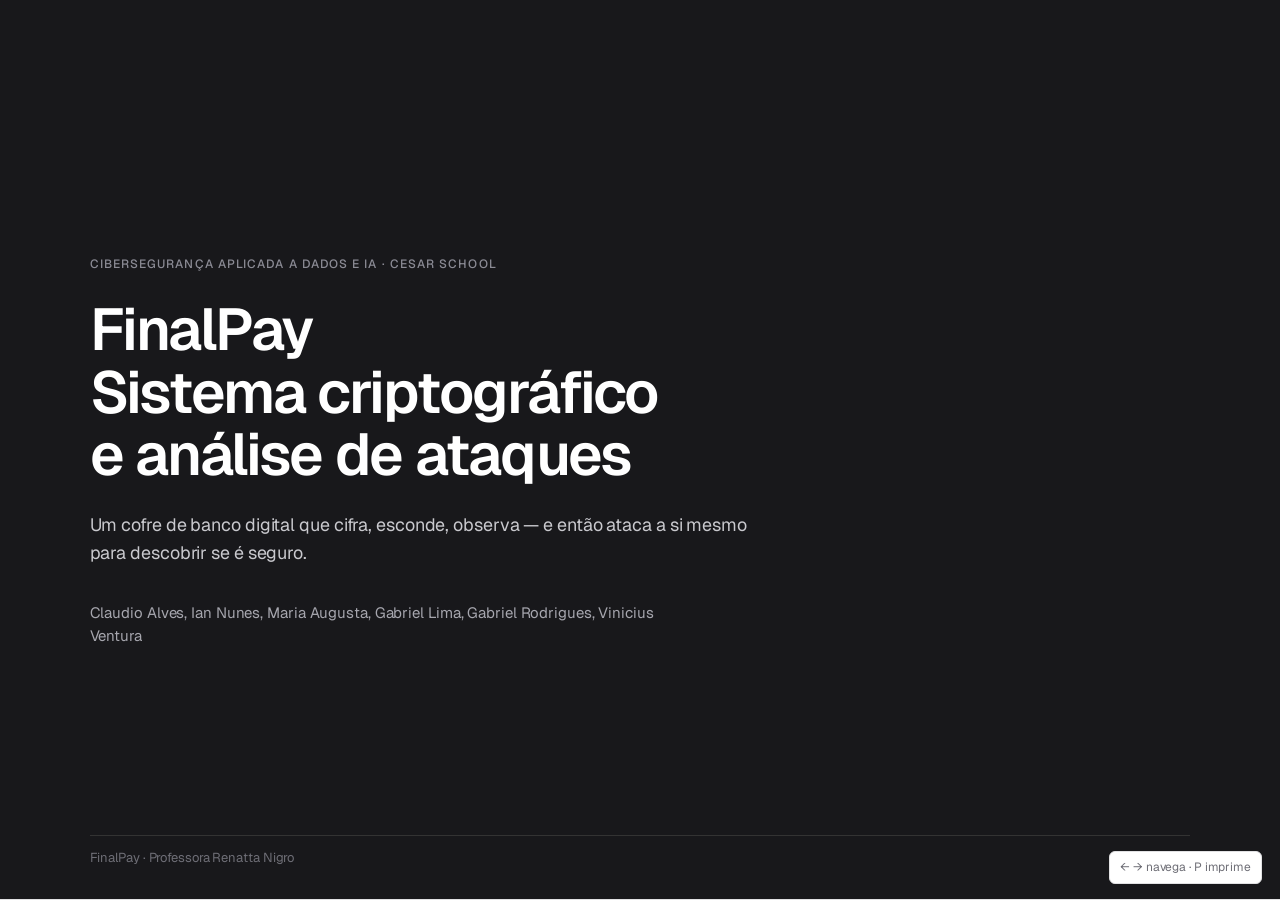
==== docs/slides/index.html @ 3ab9bee8 "FinalPay: cofre criptográfico com análise de ataques Sistema completo para o Projeto 2 de Cibersegur" ====
<!doctype html>
<html lang="pt-BR"><head><meta charset="utf-8">
<meta name="viewport" content="width=device-width, initial-scale=1">
<title>FinalPay — Apresentação</title>
<style>
@import url('https://fonts.googleapis.com/css2?family=Geist:wght@400;500;600&family=Geist+Mono:wght@400;500&display=swap');
:root{
  --gray-0:#FFFFFF; --gray-1:#FAFAFA; --gray-2:#F5F5F6; --gray-3:#EDEDEF; --gray-4:#E1E1E3;
  --gray-7:#6E6E76; --gray-8:#55555C; --ink:#18181B; --accent:#15418E; --accent-weak:#EEF2FA;
  --ok:#067647; --warn:#B54708; --crit:#B42318;
  --s1:#2056C7; --s2:#C2410C; --s3:#0D9488;
  --sans:'Geist',ui-sans-serif,system-ui,-apple-system,sans-serif;
  --mono:'Geist Mono',ui-monospace,'SF Mono',Menlo,monospace;
}
*,*::before,*::after{box-sizing:border-box}
html,body{margin:0;padding:0}
body{background:var(--gray-2);color:var(--ink);font:400 16px/1.55 var(--sans);letter-spacing:-0.006em;-webkit-font-smoothing:antialiased}
::selection{background:#CFDDF5}
.deck{scroll-snap-type:y mandatory;overflow-y:auto;height:100vh}
.slide{
  scroll-snap-align:start;position:relative;height:100vh;display:flex;flex-direction:column;
  justify-content:center;padding:6vh 7vw;background:var(--gray-0);border-bottom:1px solid var(--gray-4);
}
.slide.cover{background:var(--ink);color:var(--gray-0)}
.slide.cover .muted{color:#A6A6AE}
.num{font-family:var(--mono);font-variant-numeric:tabular-nums;letter-spacing:-0.03em}
.label{font:500 12px/1.3 var(--sans);letter-spacing:.09em;text-transform:uppercase;color:var(--gray-7)}
.slide.cover .label{color:#8B8B95}
h1{font-size:clamp(34px,4.6vw,62px);line-height:1.06;letter-spacing:-0.03em;font-weight:600;margin:0}
h2{font-size:clamp(26px,3.1vw,42px);line-height:1.12;letter-spacing:-0.028em;font-weight:600;margin:0 0 28px}
p{margin:0;max-width:62ch}
.lead{font-size:clamp(17px,1.4vw,21px);line-height:1.55;color:var(--gray-8)}
.muted{color:var(--gray-7)}
.big{font:500 clamp(40px,6vw,86px)/1 var(--mono);font-variant-numeric:tabular-nums;letter-spacing:-0.04em}
.mid{font:500 clamp(24px,2.6vw,38px)/1.05 var(--mono);font-variant-numeric:tabular-nums;letter-spacing:-0.035em}
.grid{display:grid;gap:22px}
.g2{grid-template-columns:repeat(2,minmax(0,1fr))}
.g3{grid-template-columns:repeat(3,minmax(0,1fr))}
.g4{grid-template-columns:repeat(4,minmax(0,1fr))}
.cell{border:1px solid var(--gray-4);border-radius:10px;padding:22px 24px}
.cell .label{display:block;margin-bottom:12px}
.cell .mid,.cell .big{display:block}
.cell p{margin-top:10px;font-size:15px;color:var(--gray-8)}
.strip{display:grid;grid-template-columns:repeat(4,minmax(0,1fr));border:1px solid var(--gray-4);border-radius:10px;overflow:hidden}
.strip>div{padding:22px 24px;border-left:1px solid var(--gray-3)}
.strip>div:first-child{border-left:0}
table{width:100%;border-collapse:collapse;font-size:16px}
th,td{text-align:left;padding:11px 14px;border-bottom:1px solid var(--gray-3)}
thead th{font:500 12px/1.3 var(--sans);letter-spacing:.09em;text-transform:uppercase;color:var(--gray-7);background:var(--gray-1);border-bottom:1px solid var(--gray-4)}
td.n,th.n{text-align:right;font-family:var(--mono);font-variant-numeric:tabular-nums}
tbody tr:last-child td{border-bottom:0}
.tag{display:inline-flex;align-items:center;gap:6px;height:26px;padding:0 10px;border-radius:5px;border:1px solid var(--gray-4);background:var(--gray-1);font:500 13px/1 var(--sans);color:var(--gray-8)}
.tag::before{content:"";width:6px;height:6px;border-radius:99px;background:currentColor}
.tag-ok{background:#ECFDF3;border-color:#ABEFC6;color:var(--ok)}
.tag-crit{background:#FEF3F2;border-color:#FECDCA;color:var(--crit)}
.tag-warn{background:#FFFAEB;border-color:#FEDF89;color:var(--warn)}
pre{font-family:var(--mono);font-size:clamp(13px,1.05vw,16px);line-height:1.75;background:var(--gray-1);border:1px solid var(--gray-3);border-radius:8px;padding:20px 24px;overflow:auto;margin:0}
ul{margin:0;padding-left:22px;line-height:1.75}
li{margin-bottom:8px;color:var(--gray-8)}
li b,li strong{color:var(--ink)}
.foot{position:absolute;left:7vw;right:7vw;bottom:3.4vh;display:flex;justify-content:space-between;align-items:center;font-size:13px;color:var(--gray-7);border-top:1px solid var(--gray-3);padding-top:12px}
.slide.cover .foot{border-color:#333}
.bar{display:flex;align-items:center;gap:12px}
.bar-track{flex:1;height:8px;background:var(--gray-3);border-radius:99px;overflow:hidden}
.bar-fill{height:100%;background:var(--s1);border-radius:99px}
.bar-fill.weak{background:var(--s2)}
.hint{position:fixed;right:18px;bottom:16px;z-index:5;font-size:12px;color:var(--gray-7);background:var(--gray-0);border:1px solid var(--gray-4);border-radius:6px;padding:6px 10px}
@media print{
  @page{size:A4 landscape;margin:0}
  body{background:#fff}
  .deck{height:auto;overflow:visible}
  .slide{height:100vh;page-break-after:always;border:0}
  .hint{display:none}
}
@media (max-width:820px){
  .g2,.g3,.g4,.strip{grid-template-columns:minmax(0,1fr)}
  .strip>div{border-left:0;border-top:1px solid var(--gray-3)}
  .strip>div:first-child{border-top:0}
  .slide{height:auto;min-height:100vh;padding:7vh 7vw 12vh}
}
</style></head>
<body><div class="deck"><section class="slide cover">
<div><span class="label">Cibersegurança Aplicada a Dados e IA · CESAR School</span>
<h1 style="margin:22px 0 26px">FinalPay<br>Sistema criptográfico<br>e análise de ataques</h1>
<p class="lead" style="color:#C9C9CE;max-width:56ch">Um cofre de banco digital que cifra, esconde,
observa — e então ataca a si mesmo para descobrir se é seguro.</p>
<p class="muted" style="margin-top:34px;font-size:15px">Claudio Alves, Ian Nunes, Maria Augusta, Gabriel Lima, Gabriel Rodrigues, Vinicius Ventura</p></div>
<div class="foot"><span>FinalPay · Professora Renatta Nigro</span><span class="num">01 / 15</span></div>
</section>
<section class="slide ">
<div><h2>O que foi construído</h2>
<div class="grid g2" style="gap:26px">
<div><p class="lead">Um sistema completo, em seis camadas, que protege transações de um banco
fictício. E, na mesma base de código, três ataques que tentam quebrá-lo.</p>
<p class="lead" style="margin-top:18px">Toda a cifragem roda contra <b>duas</b> versões do algoritmo:
a íntegra e uma deliberadamente enfraquecida. É a comparação entre as duas que prova de onde vem a
segurança.</p></div>
<div class="grid" style="gap:12px">
<div class="cell" style="padding:14px 18px"><span class="num" style="color:var(--accent)">1</span>&nbsp;&nbsp;Entrada de dados</div><div class="cell" style="padding:14px 18px"><span class="num" style="color:var(--accent)">2</span>&nbsp;&nbsp;Criptografia FPC-128 e AES-256</div><div class="cell" style="padding:14px 18px"><span class="num" style="color:var(--accent)">3</span>&nbsp;&nbsp;Esteganografia</div><div class="cell" style="padding:14px 18px"><span class="num" style="color:var(--accent)">4</span>&nbsp;&nbsp;Big Data</div><div class="cell" style="padding:14px 18px"><span class="num" style="color:var(--accent)">5</span>&nbsp;&nbsp;Inteligência Artificial</div><div class="cell" style="padding:14px 18px"><span class="num" style="color:var(--accent)">6</span>&nbsp;&nbsp;Dashboard de segurança</div>
</div></div></div>
<div class="foot"><span>FinalPay · Arquitetura</span><span class="num">02 / 15</span></div>
</section>
<section class="slide ">
<div><h2>FPC-128, o algoritmo autoral</h2>
<div class="grid g2" style="gap:30px">
<div><pre>AddRoundKey   estado ← estado ⊕ subchave[r]
SubBytes      estado ← S[estado]
ShiftRows     estado ← estado[π]
MixColumns    estado ← M · estado  em GF(2⁸)</pre>
<p class="lead" style="margin-top:18px">Rede de substituição-permutação. As quatro operações exigidas
no enunciado: XOR, substituição, permutação e difusão sobre blocos.</p></div>
<div><table><tbody>
<tr><td>Bloco</td><td class="n">128 bits</td></tr>
<tr><td>Chave</td><td class="n">256 bits</td></tr>
<tr><td>Rodadas</td><td class="n">14</td></tr>
<tr><td>S-box bijetiva</td><td class="n">sim</td></tr>
<tr><td>Pontos fixos</td><td class="n">0</td></tr>
<tr><td>Uniformidade diferencial</td><td class="n">4 → 2⁻⁶</td></tr>
<tr><td>Integridade</td><td class="n">HMAC-SHA256</td></tr>
</tbody></table></div></div></div>
<div class="foot"><span>FinalPay · Descrição do algoritmo</span><span class="num">03 / 15</span></div>
</section>
<section class="slide ">
<div><h2>A chave nunca é fixa</h2>
<pre style="margin-bottom:26px">senha  ──PBKDF2──▶  chave mestra  ──HKDF(nonce)──▶  chave de sessão  ──HKDF──▶  15 subchaves
         120.000 iterações      salt aleatório        nonce aleatório</pre>
<div class="grid g3">
<div class="cell"><span class="label">Mesma senha, mesma mensagem</span><span class="mid">envelopes diferentes</span></div>
<div class="cell"><span class="label">1 bit trocado na chave</span><span class="mid">49,97%</span><p>dos bits de saída mudam</p></div>
<div class="cell"><span class="label">1 bit alterado no cifrado</span><span class="mid">rejeitado</span><p>o HMAC acusa a adulteração</p></div>
</div></div>
<div class="foot"><span>FinalPay · Geração dinâmica de chaves</span><span class="num">04 / 15</span></div>
</section>
<section class="slide ">
<div><h2>Efeito avalanche</h2>
<p class="lead" style="margin-bottom:30px">Um bit alterado na entrada deve alterar metade da saída.
A difusão se completa na rodada <b>2</b>; a cifra usa <b>14</b>.</p>
<div class="grid" style="gap:18px;max-width:900px">
<div><span class="label" style="display:block;margin-bottom:8px">FPC-128 íntegro</span><div class="bar"><div class="bar-track"><div class="bar-fill" style="width:83.3%"></div></div><span class="num">49,99%</span></div></div>
<div><span class="label" style="display:block;margin-bottom:8px">AES-256 (referência)</span><div class="bar"><div class="bar-track"><div class="bar-fill" style="width:83.4%"></div></div><span class="num">50,04%</span></div></div>
<div><span class="label" style="display:block;margin-bottom:8px">14 rodadas, sem difusão</span><div class="bar"><div class="bar-track"><div class="bar-fill weak" style="width:5.2%"></div></div><span class="num">3,10%</span></div></div>
<div><span class="label" style="display:block;margin-bottom:8px">1 rodada, sem difusão</span><div class="bar"><div class="bar-track"><div class="bar-fill weak" style="width:5.3%"></div></div><span class="num">3,17%</span></div></div>
</div>
<p class="lead" style="margin-top:28px"><b>Rodadas não compensam a falta de difusão:</b>
14 rodadas sem MixColumns entregam 3,10%, praticamente o mesmo que uma só.</p></div>
<div class="foot"><span>FinalPay · Parte 4 · efeito avalanche</span><span class="num">05 / 15</span></div>
</section>
<section class="slide ">
<div><h2>A saída tem padrões?</h2>
<table><thead><tr><th>Amostra</th><th class="n">Entropia</th><th class="n">χ² (p)</th>
<th class="n">Índice de coincidência</th><th class="n">Blocos repetidos</th></tr></thead><tbody>
<tr><td>Texto claro</td><td class="n">4,3129</td>
<td class="n">0,0000</td><td class="n">0,116338</td>
<td class="n">36,11%</td></tr><tr><td>FPC-128 · CTR, 14 rodadas</td><td class="n">7,9983</td>
<td class="n">0,1091</td><td class="n">0,003907</td>
<td class="n">0,00%</td></tr><tr><td>FPC-128 · ECB, 14 rodadas</td><td class="n">7,8954</td>
<td class="n">0,0000</td><td class="n">0,004576</td>
<td class="n">36,10%</td></tr><tr><td>FPC-128 · ECB, 1 rodada, sem difusão</td><td class="n">6,6082</td>
<td class="n">0,0000</td><td class="n">0,014738</td>
<td class="n">36,11%</td></tr><tr><td>AES-256-GCM</td><td class="n">7,9984</td>
<td class="n">0,2334</td><td class="n">0,003907</td>
<td class="n">0,00%</td></tr><tr><td>/dev/urandom (controle)</td><td class="n">7,9985</td>
<td class="n">0,5087</td><td class="n">0,003906</td>
<td class="n">0,00%</td></tr>
</tbody></table>
<p class="lead" style="margin-top:26px">No modo CTR a saída é <b>indistinguível de ruído do sistema
operacional</b>. No modo ECB, 36,10% dos blocos se repetem
mesmo com 14 rodadas: <b>o modo pesa mais que as rodadas.</b></p></div>
<div class="foot"><span>FinalPay · Parte 4 · padrões na saída</span><span class="num">06 / 15</span></div>
</section>
<section class="slide ">
<div><h2>Ataque 1 — Força bruta</h2>
<div class="strip" style="margin-bottom:28px">
<div><span class="label">Taxa medida</span><span class="mid">112.222</span><p>chaves por segundo, 1 núcleo</p></div>
<div><span class="label">Espaço de chaves</span><span class="mid">2²⁵⁶</span><p>não depende das rodadas</p></div>
<div><span class="label">Com 1 milhão de GPUs</span><span class="mid">1,635×10⁵⁸ anos</span><p>1.184.637.235.925.543.575.682.883.890.923.688.407.302.649.413.632× a idade do universo</p></div>
<div><span class="label">Veredito</span><span class="mid">inviável</span><p><span class="tag tag-ok">a cifra resistiu</span></p></div>
</div>
<p class="lead">Contra a <b>senha</b>, porém, a história muda: o PBKDF2 limita o atacante a
114,2 tentativas por segundo. A senha fraca <code>banco123</code>
caiu em 0,06 s; uma senha forte de 12 caracteres levaria 6,605×10¹³ anos.
<b>O elo mais fraco é a senha, não a cifra.</b></p></div>
<div class="foot"><span>FinalPay · Parte 3 · ataques</span><span class="num">07 / 15</span></div>
</section>
<section class="slide ">
<div><h2>Ataque 2 — Diferencial</h2>
<p class="lead" style="margin-bottom:28px">Aplicamos sempre a mesma diferença na entrada e procuramos
uma diferença de saída que se repita. Numa cifra sólida, nenhuma se repete.</p>
<table><thead><tr><th>Variante</th><th class="n">Avalanche</th><th class="n">Saídas distintas</th>
<th class="n">Repetição máxima</th><th>Distinguível</th></tr></thead><tbody>
<tr><td>FPC-128 íntegro</td><td class="n">49,99%</td>
<td class="n">100,00%</td>
<td class="n">1</td>
<td><span class="tag tag-ok">não</span></td></tr>
<tr><td>1 rodada, sem difusão</td><td class="n">3,17%</td>
<td class="n">0,13%</td>
<td class="n">1.529</td>
<td><span class="tag tag-crit">sim</span></td></tr>
</tbody></table>
<p class="lead" style="margin-top:26px">A S-box tem uniformidade diferencial 4: nenhuma
característica de uma rodada passa de 2⁻⁶ de probabilidade. Ao longo de 14 rodadas, nada
explorável sobra.</p></div>
<div class="foot"><span>FinalPay · Parte 3 · ataques</span><span class="num">08 / 15</span></div>
</section>
<section class="slide ">
<div><h2>Ataque 3 — Estatístico</h2>
<p class="lead" style="margin-bottom:26px">Mensagens bancárias usam registros de largura fixa. Sem
MixColumns, cada posição do bloco continua sendo uma substituição simples — e a frequência dos bytes
entrega o texto.</p>
<pre style="margin-bottom:24px">original    TX473188 BOLETO  R$    47523.68 CT1313-1 Inter     2026-11-27 APRO
recuperado  TR686049 BEBETO  X$    15506.38 CT4015-3 SBn10     2026-11 03 RIQD</pre>
<div class="strip">
<div><span class="label">Sem difusão</span><span class="mid" style="color:var(--crit)">62,97%</span><p>do texto recuperado</p></div>
<div><span class="label">Posições expostas</span><span class="mid" style="color:var(--crit)">40/80</span><p>do registro bancário</p></div>
<div><span class="label">Com difusão</span><span class="mid" style="color:var(--ok)">3,87%</span><p>abaixo da linha de base de 31,26%</p></div>
<div><span class="label">Chave usada</span><span class="mid">nenhuma</span><p>só a frequência dos bytes</p></div>
</div></div>
<div class="foot"><span>FinalPay · Parte 3 · ataques</span><span class="num">09 / 15</span></div>
</section>
<section class="slide ">
<div><h2>Esteganografia</h2>
<div class="grid g2" style="gap:30px">
<div><p class="lead">O envelope cifrado é espalhado pelos bits menos significativos da imagem, em
posições derivadas da chave. Sem a chave, não se sabe nem onde os bits estão.</p>
<p class="lead" style="margin-top:18px">Contra o teste de qui-quadrado de Westfeld, o LSB sequencial
clássico acende <b>3 de 20</b>
segmentos. A versão chaveada acende
<b>0</b> — igual à imagem limpa.</p></div>
<div class="grid g2" style="gap:14px;align-content:start">
<div class="cell"><span class="label">PSNR</span><span class="mid">61,67 dB</span><p>acima de 40 é imperceptível</p></div>
<div class="cell"><span class="label">Desvio por canal</span><span class="mid">1</span><p>no máximo</p></div>
<div class="cell"><span class="label">Capacidade</span><span class="mid">55.286</span><p>bytes</p></div>
<div class="cell"><span class="label">Chave errada</span><span class="mid">rejeitada</span><p>CRC não confere</p></div>
</div></div></div>
<div class="foot"><span>FinalPay · Camada 3</span><span class="num">10 / 15</span></div>
</section>
<section class="slide ">
<div><h2>Big Data e Inteligência Artificial</h2>
<div class="strip" style="margin-bottom:26px">
<div><span class="label">Eventos</span><span class="mid">1.999.952</span><p>30 dias, 800 usuários</p></div>
<div><span class="label">Em Parquet</span><span class="mid">48,6 MB</span><p>24,29 B por evento</p></div>
<div><span class="label">ROC AUC</span><span class="mid">0,9969</span><p>sem usar rótulos no treino</p></div>
<div><span class="label">Ganho sobre o acaso</span><span class="mid">130,3×</span><p>precisão média</p></div>
</div>
<table><thead><tr><th>Anomalia prevista no enunciado</th><th class="n">Janelas</th>
<th class="n">Detectadas</th><th class="n">Revocação</th><th class="n">Tipo correto</th></tr></thead><tbody>
<tr><td>Adulteração de arquivo</td><td class="n">28</td>
<td class="n">28</td><td class="n">100,0%</td>
<td class="n">96,4%</td></tr><tr><td>Falhas de decifragem</td><td class="n">27</td>
<td class="n">27</td><td class="n">100,0%</td>
<td class="n">100,0%</td></tr><tr><td>Força bruta de login</td><td class="n">31</td>
<td class="n">30</td><td class="n">96,8%</td>
<td class="n">100,0%</td></tr><tr><td>Acesso atípico</td><td class="n">171</td>
<td class="n">137</td><td class="n">80,1%</td>
<td class="n">100,0%</td></tr><tr><td>Surto de eventos</td><td class="n">23</td>
<td class="n">15</td><td class="n">65,2%</td>
<td class="n">100,0%</td></tr>
</tbody></table></div>
<div class="foot"><span>FinalPay · Camadas 4 e 5</span><span class="num">11 / 15</span></div>
</section>
<section class="slide ">
<div><h2>As quatro perguntas</h2>
<div class="grid g2" style="gap:22px">
<div class="cell"><span class="label">O sistema apresenta efeito avalanche?</span>
<span style="display:block;font-size:30px;font-weight:600;letter-spacing:-.028em;margin:10px 0 10px">Sim</span>
<p>49,99% dos bits, contra 50% ideal · σ 5,686</p></div><div class="cell"><span class="label">Existem padrões na saída?</span>
<span style="display:block;font-size:30px;font-weight:600;letter-spacing:-.028em;margin:10px 0 10px">Não</span>
<p>entropia 7,9983 bits/byte · χ² p = 0,1091</p></div><div class="cell"><span class="label">Qual ataque foi mais eficaz?</span>
<span style="display:block;font-size:30px;font-weight:600;letter-spacing:-.028em;margin:10px 0 10px">Estatístico / análise de frequência</span>
<p>recuperou 62,97% do texto da variante sem difusão</p></div><div class="cell"><span class="label">O sistema é seguro?</span>
<span style="display:block;font-size:30px;font-weight:600;letter-spacing:-.028em;margin:10px 0 10px">Sim, com ressalvas</span>
<p>6 argumentos a favor, 4 ressalvas</p></div>
</div></div>
<div class="foot"><span>FinalPay · Parte 4 · respostas</span><span class="num">12 / 15</span></div>
</section>
<section class="slide ">
<div><h2>Conclusão</h2>
<ul class="lead" style="max-width:74ch">
<li><b>Difusão é o que sustenta tudo.</b> Sem MixColumns, a análise de frequência recupera
62,97% do texto e expõe 40 das
80 posições do registro. Aumentar rodadas não corrige:
14 rodadas sem difusão vazam tanto quanto uma.</li>
<li><b>O modo de operação pesa mais que o número de rodadas.</b> O ECB preservou
36,10% dos blocos repetidos com a cifra íntegra.</li>
<li><b>Força bruta é o ataque errado.</b> Inviável nas duas variantes; a superfície real é a senha,
e o PBKDF2 existe para encarecê-la.</li>
<li><b>A anomalia mais difícil é a que não quebra nada.</b> O surto de exfiltração, sem falhas, teve
revocação de 65,2%,
contra ~100% das que geram erro.</li>
</ul></div>
<div class="foot"><span>FinalPay · Conclusão</span><span class="num">13 / 15</span></div>
</section>
<section class="slide ">
<div><h2>O que isto não é</h2>
<p class="lead" style="margin-bottom:26px">O FPC-128 passou nos três ataques. Isso demonstra solidez
de projeto — <b>não</b> maturidade criptográfica.</p>
<ul class="lead" style="max-width:74ch">
<li>Cifra autoral sem análise pública: nenhuma cifra deve ir a produção sem anos de criptanálise independente. Em produção, use AES-256.</li><li>O modo ECB continua vazando estrutura mesmo com 14 rodadas: apenas o modo CTR autenticado deve ser usado.</li><li>A implementação não é de tempo constante, o que abre risco de ataque por canal lateral de temporização.</li><li>A análise aqui é empírica: não foi feita criptanálise linear nem prova formal de resistência.</li>
</ul>
<p class="lead" style="margin-top:28px">Uma cifra se torna confiável por anos de tentativa pública de
quebra, não por uma bateria de testes dos próprios autores. É por isso que a camada AES-256 existe no
sistema: <b>o FPC-128 é o objeto de estudo; o AES-256 é o que protegeria o dinheiro de verdade.</b></p></div>
<div class="foot"><span>FinalPay · Ressalvas</span><span class="num">14 / 15</span></div>
</section>
<section class="slide cover">
<div><h1 style="margin-bottom:28px">Obrigado</h1>
<p class="lead" style="color:#C9C9CE;max-width:58ch">Todos os números destes slides foram medidos pela
bateria de experimentos do próprio sistema, em 2026-11-16 22:51:00.
Nenhum valor foi digitado à mão.</p>
<pre style="background:#242428;border-color:#3A3A40;color:#D4D4D8;margin-top:30px;max-width:640px">python -m finalpay.experiments
uvicorn finalpay.api:app</pre>
<p class="muted" style="margin-top:30px;font-size:15px">Claudio Alves, Ian Nunes, Maria Augusta, Gabriel Lima, Gabriel Rodrigues, Vinicius Ventura</p></div>
<div class="foot"><span>FinalPay · FinalPay</span><span class="num">15 / 15</span></div>
</section></div>
<div class="hint">← → navega · P imprime</div>
<script>
const slides=[...document.querySelectorAll('.slide')];
const deck=document.querySelector('.deck');
let i=0;
const ir=(k)=>{i=Math.max(0,Math.min(slides.length-1,k));slides[i].scrollIntoView({behavior:'smooth'})};
addEventListener('keydown',(e)=>{
  if(['ArrowRight','ArrowDown',' ','PageDown'].includes(e.key)){e.preventDefault();ir(i+1)}
  if(['ArrowLeft','ArrowUp','PageUp'].includes(e.key)){e.preventDefault();ir(i-1)}
  if(e.key==='Home'){e.preventDefault();ir(0)}
  if(e.key==='End'){e.preventDefault();ir(slides.length-1)}
  if(e.key==='p'||e.key==='P'){print()}
});
new IntersectionObserver((es)=>es.forEach(e=>{if(e.isIntersecting)i=slides.indexOf(e.target)}),
  {threshold:0.5}).observe&&slides.forEach(s=>new IntersectionObserver((es)=>es.forEach(e=>{
    if(e.isIntersecting)i=slides.indexOf(e.target)}),{threshold:0.5}).observe(s));
</script></body></html>
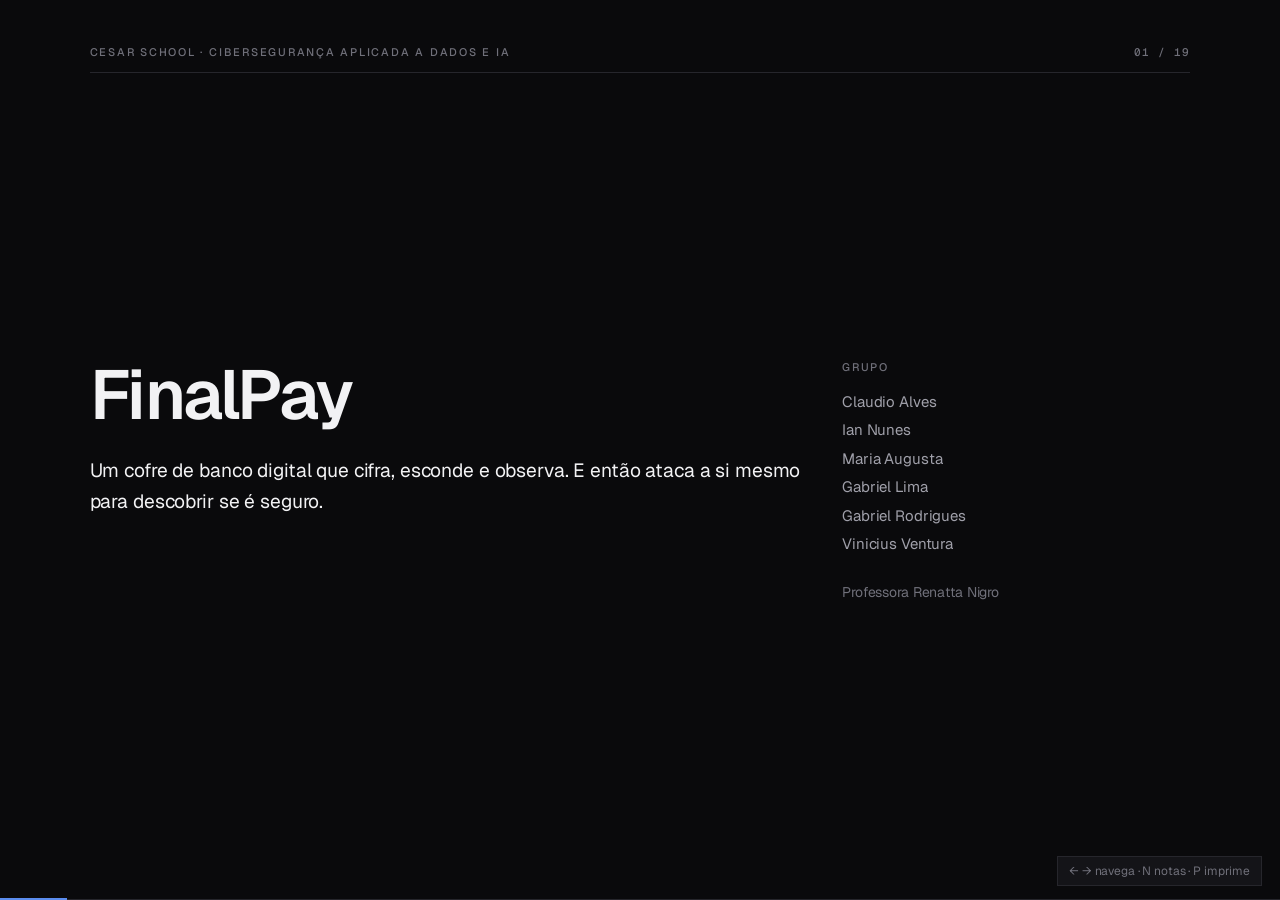
==== commit e280df95: "Cifra própria de verdade, plataforma por funcionalidade e deck Swiss A função de rodada do FPC-128 e" ====
--- a/docs/slides/index.html
+++ b/docs/slides/index.html
@@ -1,331 +1,501 @@
 <!doctype html>
 <html lang="pt-BR"><head><meta charset="utf-8">
 <meta name="viewport" content="width=device-width, initial-scale=1">
-<title>FinalPay — Apresentação</title>
-<style>
-@import url('https://fonts.googleapis.com/css2?family=Geist:wght@400;500;600&family=Geist+Mono:wght@400;500&display=swap');
+<title>FinalPay: apresentação</title>
+<style>@import url('https://fonts.googleapis.com/css2?family=Geist:wght@400;500;600&family=Geist+Mono:wght@400;500&display=swap');
 :root{
-  --gray-0:#FFFFFF; --gray-1:#FAFAFA; --gray-2:#F5F5F6; --gray-3:#EDEDEF; --gray-4:#E1E1E3;
-  --gray-7:#6E6E76; --gray-8:#55555C; --ink:#18181B; --accent:#15418E; --accent-weak:#EEF2FA;
-  --ok:#067647; --warn:#B54708; --crit:#B42318;
-  --s1:#2056C7; --s2:#C2410C; --s3:#0D9488;
+  --tinta:#0A0A0C; --superficie:#141418; --superficie-2:#1B1B21;
+  --linha:#26262C; --linha-forte:#3E3E48;
+  --texto:#F2F2F4; --texto-2:#A0A0AA; --texto-3:#70707A;
+  --acento:#5B8DEF; --ok:#45C07E; --aviso:#E3A748; --crit:#EC6A5E;
+  --s1:#5B8DEF; --s2:#E0875A; --s3:#4FC2A8;
   --sans:'Geist',ui-sans-serif,system-ui,-apple-system,sans-serif;
   --mono:'Geist Mono',ui-monospace,'SF Mono',Menlo,monospace;
+  --margem:7vw;
 }
 *,*::before,*::after{box-sizing:border-box}
 html,body{margin:0;padding:0}
-body{background:var(--gray-2);color:var(--ink);font:400 16px/1.55 var(--sans);letter-spacing:-0.006em;-webkit-font-smoothing:antialiased}
-::selection{background:#CFDDF5}
+body{background:var(--tinta);color:var(--texto);
+  font:400 16px/1.5 var(--sans);letter-spacing:-0.008em;-webkit-font-smoothing:antialiased}
+::selection{background:#24406E;color:#fff}
+:root{scrollbar-color:var(--linha-forte) transparent;scrollbar-width:thin}
+
 .deck{scroll-snap-type:y mandatory;overflow-y:auto;height:100vh}
+
+/* Swiss: campo estrito, tudo alinhado a esquerda, nada centralizado. */
 .slide{
-  scroll-snap-align:start;position:relative;height:100vh;display:flex;flex-direction:column;
-  justify-content:center;padding:6vh 7vw;background:var(--gray-0);border-bottom:1px solid var(--gray-4);
+  scroll-snap-align:start;position:relative;height:100vh;
+  padding:0 var(--margem);display:flex;flex-direction:column;
+  background:var(--tinta);border-bottom:1px solid var(--linha);
 }
-.slide.cover{background:var(--ink);color:var(--gray-0)}
-.slide.cover .muted{color:#A6A6AE}
+.cab{
+  flex:none;display:flex;justify-content:space-between;align-items:baseline;
+  padding:5.2vh 0 14px;border-bottom:1px solid var(--linha);
+}
+.cab .secao{font:500 11px/1 var(--sans);letter-spacing:.16em;text-transform:uppercase;color:var(--texto-3)}
+.cab .folio{font:500 11px/1 var(--mono);letter-spacing:.1em;color:var(--texto-3);font-variant-numeric:tabular-nums}
+/* Conteudo centrado na vertical: a tela esparsa deixa de parecer inacabada e a
+   densa continua cabendo, porque o grid so centra o que sobra. */
+.corpo{flex:1;display:grid;grid-template-columns:repeat(12,1fr);gap:0 28px;
+  align-content:safe center;padding:4vh 0 5vh}
+
+.sp3{grid-column:span 3}.sp4{grid-column:span 4}.sp5{grid-column:span 5}
+.sp6{grid-column:span 6}.sp7{grid-column:span 7}.sp8{grid-column:span 8}
+.sp9{grid-column:span 9}.sp12{grid-column:span 12}
+.linha-acima{border-top:1px solid var(--linha);padding-top:22px;margin-top:30px}
+
+h1,h2{margin:0;font-weight:600;letter-spacing:-0.035em;text-wrap:balance}
+h1{font-size:clamp(40px,5.4vw,78px);line-height:1.02}
+h2{font-size:clamp(28px,3.4vw,50px);line-height:1.06;margin-bottom:34px}
+p{margin:0;max-width:56ch}
+.lead{font-size:clamp(16px,1.25vw,20px);line-height:1.6;color:var(--texto-2)}
+.lead + .lead{margin-top:16px}
+.lead b,.lead strong{color:var(--texto);font-weight:500}
+.rotulo{display:block;font:500 11px/1.3 var(--sans);letter-spacing:.16em;text-transform:uppercase;color:var(--texto-3);margin-bottom:14px}
 .num{font-family:var(--mono);font-variant-numeric:tabular-nums;letter-spacing:-0.03em}
-.label{font:500 12px/1.3 var(--sans);letter-spacing:.09em;text-transform:uppercase;color:var(--gray-7)}
-.slide.cover .label{color:#8B8B95}
-h1{font-size:clamp(34px,4.6vw,62px);line-height:1.06;letter-spacing:-0.03em;font-weight:600;margin:0}
-h2{font-size:clamp(26px,3.1vw,42px);line-height:1.12;letter-spacing:-0.028em;font-weight:600;margin:0 0 28px}
-p{margin:0;max-width:62ch}
-.lead{font-size:clamp(17px,1.4vw,21px);line-height:1.55;color:var(--gray-8)}
-.muted{color:var(--gray-7)}
-.big{font:500 clamp(40px,6vw,86px)/1 var(--mono);font-variant-numeric:tabular-nums;letter-spacing:-0.04em}
-.mid{font:500 clamp(24px,2.6vw,38px)/1.05 var(--mono);font-variant-numeric:tabular-nums;letter-spacing:-0.035em}
-.grid{display:grid;gap:22px}
-.g2{grid-template-columns:repeat(2,minmax(0,1fr))}
-.g3{grid-template-columns:repeat(3,minmax(0,1fr))}
-.g4{grid-template-columns:repeat(4,minmax(0,1fr))}
-.cell{border:1px solid var(--gray-4);border-radius:10px;padding:22px 24px}
-.cell .label{display:block;margin-bottom:12px}
-.cell .mid,.cell .big{display:block}
-.cell p{margin-top:10px;font-size:15px;color:var(--gray-8)}
-.strip{display:grid;grid-template-columns:repeat(4,minmax(0,1fr));border:1px solid var(--gray-4);border-radius:10px;overflow:hidden}
-.strip>div{padding:22px 24px;border-left:1px solid var(--gray-3)}
-.strip>div:first-child{border-left:0}
-table{width:100%;border-collapse:collapse;font-size:16px}
-th,td{text-align:left;padding:11px 14px;border-bottom:1px solid var(--gray-3)}
-thead th{font:500 12px/1.3 var(--sans);letter-spacing:.09em;text-transform:uppercase;color:var(--gray-7);background:var(--gray-1);border-bottom:1px solid var(--gray-4)}
-td.n,th.n{text-align:right;font-family:var(--mono);font-variant-numeric:tabular-nums}
+.grande{display:block;font:500 clamp(34px,4.4vw,62px)/1 var(--mono);font-variant-numeric:tabular-nums;letter-spacing:-0.045em}
+.medio{display:block;font:500 clamp(22px,2.4vw,34px)/1.05 var(--mono);font-variant-numeric:tabular-nums;letter-spacing:-0.04em}
+.destaque{color:var(--acento)}
+.verde{color:var(--ok)} .vermelho{color:var(--crit)} .ambar{color:var(--aviso)}
+.muted{color:var(--texto-3)}
+
+/* faixa de medidas: celulas separadas por filete, rotulo sempre acima */
+.faixa{grid-column:span 12;display:grid;grid-template-columns:repeat(4,1fr);
+  border-top:1px solid var(--linha-forte);border-bottom:1px solid var(--linha)}
+.faixa>div{padding:24px 26px 24px 0;border-left:1px solid var(--linha)}
+.faixa>div:first-child{border-left:0;padding-left:0}
+.faixa>div:not(:first-child){padding-left:26px}
+.faixa .rotulo{min-height:2.4em}
+.faixa p{margin-top:12px;font-size:14px;color:var(--texto-3)}
+
+.ficha{border-top:1px solid var(--linha);padding:20px 0}
+.ficha .rotulo{margin-bottom:10px}
+.ficha p{margin-top:10px;font-size:14px;color:var(--texto-3)}
+
+table{width:100%;border-collapse:collapse;font-size:15px}
+th,td{text-align:left;padding:12px 16px 12px 0;border-bottom:1px solid var(--linha);vertical-align:top}
+thead th{font:500 11px/1.3 var(--sans);letter-spacing:.16em;text-transform:uppercase;
+  color:var(--texto-3);border-bottom:1px solid var(--linha-forte);padding-bottom:12px}
+td.n,th.n{text-align:right;font-family:var(--mono);font-variant-numeric:tabular-nums;padding-right:0}
 tbody tr:last-child td{border-bottom:0}
-.tag{display:inline-flex;align-items:center;gap:6px;height:26px;padding:0 10px;border-radius:5px;border:1px solid var(--gray-4);background:var(--gray-1);font:500 13px/1 var(--sans);color:var(--gray-8)}
-.tag::before{content:"";width:6px;height:6px;border-radius:99px;background:currentColor}
-.tag-ok{background:#ECFDF3;border-color:#ABEFC6;color:var(--ok)}
-.tag-crit{background:#FEF3F2;border-color:#FECDCA;color:var(--crit)}
-.tag-warn{background:#FFFAEB;border-color:#FEDF89;color:var(--warn)}
-pre{font-family:var(--mono);font-size:clamp(13px,1.05vw,16px);line-height:1.75;background:var(--gray-1);border:1px solid var(--gray-3);border-radius:8px;padding:20px 24px;overflow:auto;margin:0}
-ul{margin:0;padding-left:22px;line-height:1.75}
-li{margin-bottom:8px;color:var(--gray-8)}
-li b,li strong{color:var(--ink)}
-.foot{position:absolute;left:7vw;right:7vw;bottom:3.4vh;display:flex;justify-content:space-between;align-items:center;font-size:13px;color:var(--gray-7);border-top:1px solid var(--gray-3);padding-top:12px}
-.slide.cover .foot{border-color:#333}
-.bar{display:flex;align-items:center;gap:12px}
-.bar-track{flex:1;height:8px;background:var(--gray-3);border-radius:99px;overflow:hidden}
-.bar-fill{height:100%;background:var(--s1);border-radius:99px}
-.bar-fill.weak{background:var(--s2)}
-.hint{position:fixed;right:18px;bottom:16px;z-index:5;font-size:12px;color:var(--gray-7);background:var(--gray-0);border:1px solid var(--gray-4);border-radius:6px;padding:6px 10px}
+td b{font-weight:500}
+
+.marca{display:inline-flex;align-items:center;gap:7px;font:500 13px/1 var(--sans);color:var(--texto-2)}
+.marca::before{content:"";width:7px;height:7px;flex:none;background:currentColor}
+.marca-ok{color:var(--ok)} .marca-crit{color:var(--crit)} .marca-aviso{color:var(--aviso)}
+
+pre{font-family:var(--mono);font-size:clamp(12px,.95vw,15px);line-height:1.8;
+  background:var(--superficie);border-left:2px solid var(--linha-forte);
+  padding:20px 24px;overflow:auto;margin:0;color:var(--texto-2)}
+pre b{color:var(--texto);font-weight:500}
+ul{margin:0;padding-left:0;list-style:none}
+li{padding-left:22px;position:relative;margin-bottom:16px;color:var(--texto-2);line-height:1.6}
+li::before{content:"";position:absolute;left:0;top:.62em;width:9px;height:1px;background:var(--linha-forte)}
+li b,li strong{color:var(--texto);font-weight:500}
+
+/* barras horizontais: Swiss prefere a comparacao direta a um grafico enfeitado */
+.barra{display:grid;grid-template-columns:minmax(150px,auto) 1fr auto;gap:18px;align-items:center;margin-bottom:14px}
+.barra .rotulo{margin:0;text-transform:none;letter-spacing:.02em;font-size:13px;color:var(--texto-2)}
+.barra .trilho{height:10px;background:var(--superficie-2)}
+.barra .preenche{height:100%;background:var(--s1)}
+.barra .preenche.fraca{background:var(--s2)}
+.barra .valor{font:500 15px/1 var(--mono);font-variant-numeric:tabular-nums;color:var(--texto)}
+
+/* ato: numeral enorme no campo, titulo rente a esquerda */
+.slide.ato .corpo{align-content:center}
+.ato-num{display:block;font:500 clamp(90px,15vw,220px)/.84 var(--mono);
+  letter-spacing:-0.06em;color:var(--superficie-2);margin-bottom:-.06em}
+.slide.capa .corpo{align-content:center}
+
+/* notas do apresentador: ocultas por padrao, tecla N revela */
+.notas{position:fixed;left:0;right:0;bottom:0;z-index:30;display:none;
+  background:#17171C;border-top:2px solid var(--acento);
+  padding:20px var(--margem) 22px;max-height:38vh;overflow:auto}
+body.com-notas .slide[data-ativo] .notas{display:block}
+.notas .rotulo{color:var(--acento);margin-bottom:10px}
+.notas p{font-size:17px;line-height:1.62;color:#E2E2E6;max-width:92ch}
+.notas p + p{margin-top:12px}
+
+.progresso{position:fixed;left:0;bottom:0;height:2px;width:0;background:var(--acento);z-index:40;transition:width .25s cubic-bezier(.16,1,.3,1)}
+body.com-notas .progresso{display:none}
+.dica{position:fixed;right:18px;bottom:14px;z-index:40;font:400 12px/1 var(--sans);
+  color:var(--texto-3);background:var(--superficie);border:1px solid var(--linha);padding:8px 11px}
+body.com-notas .dica{display:none}
+
 @media print{
   @page{size:A4 landscape;margin:0}
-  body{background:#fff}
+  body{background:var(--tinta)}
+  *{-webkit-print-color-adjust:exact;print-color-adjust:exact}
   .deck{height:auto;overflow:visible}
   .slide{height:100vh;page-break-after:always;border:0}
-  .hint{display:none}
+  .dica,.progresso{display:none}
+  body.com-notas .notas{display:block;position:static;max-height:none;border-top:1px solid var(--linha-forte);padding:16px 0 0;margin-top:auto}
 }
-@media (max-width:820px){
-  .g2,.g3,.g4,.strip{grid-template-columns:minmax(0,1fr)}
-  .strip>div{border-left:0;border-top:1px solid var(--gray-3)}
-  .strip>div:first-child{border-top:0}
-  .slide{height:auto;min-height:100vh;padding:7vh 7vw 12vh}
+@media (max-width:900px){
+  .corpo{grid-template-columns:1fr;gap:24px}
+  .sp3,.sp4,.sp5,.sp6,.sp7,.sp8,.sp9,.sp12{grid-column:span 1}
+  .faixa{grid-column:span 1;grid-template-columns:1fr}
+  .faixa>div{border-left:0;border-top:1px solid var(--linha);padding-left:0}
+  .faixa>div:first-child{border-top:0}
+  .faixa>div:not(:first-child){padding-left:0}
+  .slide{height:auto;min-height:100vh}
 }
 </style></head>
-<body><div class="deck"><section class="slide cover">
-<div><span class="label">Cibersegurança Aplicada a Dados e IA · CESAR School</span>
-<h1 style="margin:22px 0 26px">FinalPay<br>Sistema criptográfico<br>e análise de ataques</h1>
-<p class="lead" style="color:#C9C9CE;max-width:56ch">Um cofre de banco digital que cifra, esconde,
-observa — e então ataca a si mesmo para descobrir se é seguro.</p>
-<p class="muted" style="margin-top:34px;font-size:15px">Claudio Alves, Ian Nunes, Maria Augusta, Gabriel Lima, Gabriel Rodrigues, Vinicius Ventura</p></div>
-<div class="foot"><span>FinalPay · Professora Renatta Nigro</span><span class="num">01 / 15</span></div>
-</section>
-<section class="slide ">
-<div><h2>O que foi construído</h2>
-<div class="grid g2" style="gap:26px">
-<div><p class="lead">Um sistema completo, em seis camadas, que protege transações de um banco
-fictício. E, na mesma base de código, três ataques que tentam quebrá-lo.</p>
-<p class="lead" style="margin-top:18px">Toda a cifragem roda contra <b>duas</b> versões do algoritmo:
-a íntegra e uma deliberadamente enfraquecida. É a comparação entre as duas que prova de onde vem a
-segurança.</p></div>
-<div class="grid" style="gap:12px">
-<div class="cell" style="padding:14px 18px"><span class="num" style="color:var(--accent)">1</span>&nbsp;&nbsp;Entrada de dados</div><div class="cell" style="padding:14px 18px"><span class="num" style="color:var(--accent)">2</span>&nbsp;&nbsp;Criptografia FPC-128 e AES-256</div><div class="cell" style="padding:14px 18px"><span class="num" style="color:var(--accent)">3</span>&nbsp;&nbsp;Esteganografia</div><div class="cell" style="padding:14px 18px"><span class="num" style="color:var(--accent)">4</span>&nbsp;&nbsp;Big Data</div><div class="cell" style="padding:14px 18px"><span class="num" style="color:var(--accent)">5</span>&nbsp;&nbsp;Inteligência Artificial</div><div class="cell" style="padding:14px 18px"><span class="num" style="color:var(--accent)">6</span>&nbsp;&nbsp;Dashboard de segurança</div>
-</div></div></div>
-<div class="foot"><span>FinalPay · Arquitetura</span><span class="num">02 / 15</span></div>
-</section>
-<section class="slide ">
-<div><h2>FPC-128, o algoritmo autoral</h2>
-<div class="grid g2" style="gap:30px">
-<div><pre>AddRoundKey   estado ← estado ⊕ subchave[r]
+<body><div class="deck"><section class="slide capa" data-id="capa">
+<header class="cab"><span class="secao">CESAR School · Cibersegurança Aplicada a Dados e IA</span><span class="folio">01 / 19</span></header>
+<div class="corpo">
+<div class="sp8">
+  <h1>FinalPay</h1>
+  <p class="lead" style="margin-top:26px;font-size:clamp(17px,1.5vw,24px);color:var(--texto)">
+    Um cofre de banco digital que cifra, esconde e observa. E então ataca a si mesmo
+    para descobrir se é seguro.</p>
+</div>
+<div class="sp4" style="align-self:end">
+  <span class="rotulo">Grupo</span>
+  <p class="lead" style="font-size:15px;line-height:1.9">Claudio Alves<br>Ian Nunes<br>Maria Augusta<br>Gabriel Lima<br>Gabriel Rodrigues<br>Vinicius Ventura</p>
+  <p class="lead" style="margin-top:22px;font-size:14px;color:var(--texto-3)">
+    Professora Renatta Nigro</p>
+</div></div>
+<aside class="notas"><span class="rotulo">Para falar</span><p>Boa tarde, professora. O FinalPay é o cofre de um banco digital fictício, mas o problema dele é real: toda transação precisa ser cifrada, escondida e vigiada. Nós decidimos não parar na construção. Depois de montar o cofre, nós o atacamos por dentro, com ataques clássicos da criptoanálise.</p><p>É isso que queremos que a senhora julgue hoje: não se o sistema funciona, mas o quanto ele resiste. O veredito vem das medições, não da nossa opinião. Vamos começar pelas camadas que uma transação atravessa antes de chegar ao painel.</p></aside>
+</section>
+<section class="slide ato" data-id="ato1">
+<header class="cab"><span class="secao">Enunciado · partes 1 e 2</span><span class="folio">02 / 19</span></header>
+<div class="corpo">
+<div class="sp9"><span class="ato-num">01</span><h1>O sistema</h1>
+<p class="lead" style="margin-top:28px">Seis camadas que protegem uma transação, da entrada
+do dado até o painel de quem vigia.</p></div></div>
+<aside class="notas"><span class="rotulo">Para falar</span><p>Essa arquitetura não é enfeite. As seis camadas são as que o enunciado pede, e nós as pusemos na ordem que uma transação percorre: alguém digita, o dado é cifrado, pode ser escondido numa imagem, é guardado e lido em massa, é analisado em busca de fraude e aparece no painel de quem vigia. Essa ordem nos deixa apontar onde um ataque entraria e o que ele veria. Todas vivem no mesmo repositório, nenhuma ficou de fora. Peça por peça: o que construímos, e onde entram os ataques.</p></aside>
+</section>
+<section class="slide " data-id="construido">
+<header class="cab"><span class="secao">Arquitetura</span><span class="folio">03 / 19</span></header>
+<div class="corpo">
+<div class="sp5">
+  <h2>O que foi construído</h2>
+  <p class="lead">Um sistema em seis camadas que protege transações de um banco fictício.
+  E, na mesma base de código, três ataques que tentam quebrá-lo.</p>
+  <p class="lead">Toda a cifragem roda contra <b>duas</b> versões do algoritmo: a íntegra e uma
+  deliberadamente enfraquecida. É a comparação entre as duas que prova de onde vem a segurança.</p>
+</div>
+<div class="sp7">
+  <table><thead><tr><th>Camada</th><th>O que faz</th><th>Onde se vê</th></tr></thead><tbody>
+  <tr><td><span class="num muted">1</span>&nbsp;&nbsp;<b>Entrada de dados</b></td><td>texto, arquivos e imagens</td><td class="muted">aba Cofre</td></tr><tr><td><span class="num muted">2</span>&nbsp;&nbsp;<b>Criptografia</b></td><td>FPC-128 próprio e AES-256</td><td class="muted">aba Cofre</td></tr><tr><td><span class="num muted">3</span>&nbsp;&nbsp;<b>Esteganografia</b></td><td>ocultação em imagem</td><td class="muted">aba Ocultar</td></tr><tr><td><span class="num muted">4</span>&nbsp;&nbsp;<b>Big Data</b></td><td>Parquet particionado e DuckDB</td><td class="muted">aba Antifraude</td></tr><tr><td><span class="num muted">5</span>&nbsp;&nbsp;<b>Inteligência Artificial</b></td><td>Isolation Forest sobre janelas</td><td class="muted">aba Antifraude</td></tr><tr><td><span class="num muted">6</span>&nbsp;&nbsp;<b>Dashboard</b></td><td>alertas, gráficos e laudo</td><td class="muted">as quatro abas</td></tr>
+  </tbody></table>
+</div></div>
+<aside class="notas"><span class="rotulo">Para falar</span><p>A ideia central é que o ataque não é um projeto separado. A defesa e os três ataques moram no mesmo repositório, porque só assim conseguimos medir, em vez de apenas afirmar. Sem isso, nós estaríamos só dizendo que o sistema é seguro.</p><p>E a cifra roda nas duas versões porque uma delas serve de controle. Se a enfraquecida cede e a íntegra não, a segurança está no desenho do algoritmo, e não na nossa palavra. Vamos olhar essa cifra por dentro, a FPC-128.</p></aside>
+</section>
+<section class="slide " data-id="algoritmo">
+<header class="cab"><span class="secao">Descrição do algoritmo · aba Cofre</span><span class="folio">04 / 19</span></header>
+<div class="corpo">
+<div class="sp7">
+  <h2>FPC-128, a cifra que projetamos</h2>
+  <pre>AddRoundKey   estado ← estado ⊕ subchave[r]
 SubBytes      estado ← S[estado]
 ShiftRows     estado ← estado[π]
 MixColumns    estado ← M · estado  em GF(2⁸)</pre>
-<p class="lead" style="margin-top:18px">Rede de substituição-permutação. As quatro operações exigidas
-no enunciado: XOR, substituição, permutação e difusão sobre blocos.</p></div>
-<div><table><tbody>
-<tr><td>Bloco</td><td class="n">128 bits</td></tr>
-<tr><td>Chave</td><td class="n">256 bits</td></tr>
-<tr><td>Rodadas</td><td class="n">14</td></tr>
-<tr><td>S-box bijetiva</td><td class="n">sim</td></tr>
-<tr><td>Pontos fixos</td><td class="n">0</td></tr>
-<tr><td>Uniformidade diferencial</td><td class="n">4 → 2⁻⁶</td></tr>
-<tr><td>Integridade</td><td class="n">HMAC-SHA256</td></tr>
-</tbody></table></div></div></div>
-<div class="foot"><span>FinalPay · Descrição do algoritmo</span><span class="num">03 / 15</span></div>
-</section>
-<section class="slide ">
-<div><h2>A chave nunca é fixa</h2>
-<pre style="margin-bottom:26px">senha  ──PBKDF2──▶  chave mestra  ──HKDF(nonce)──▶  chave de sessão  ──HKDF──▶  15 subchaves
-         120.000 iterações      salt aleatório        nonce aleatório</pre>
-<div class="grid g3">
-<div class="cell"><span class="label">Mesma senha, mesma mensagem</span><span class="mid">envelopes diferentes</span></div>
-<div class="cell"><span class="label">1 bit trocado na chave</span><span class="mid">49,97%</span><p>dos bits de saída mudam</p></div>
-<div class="cell"><span class="label">1 bit alterado no cifrado</span><span class="mid">rejeitado</span><p>o HMAC acusa a adulteração</p></div>
-</div></div>
-<div class="foot"><span>FinalPay · Geração dinâmica de chaves</span><span class="num">04 / 15</span></div>
-</section>
-<section class="slide ">
-<div><h2>Efeito avalanche</h2>
-<p class="lead" style="margin-bottom:30px">Um bit alterado na entrada deve alterar metade da saída.
-A difusão se completa na rodada <b>2</b>; a cifra usa <b>14</b>.</p>
-<div class="grid" style="gap:18px;max-width:900px">
-<div><span class="label" style="display:block;margin-bottom:8px">FPC-128 íntegro</span><div class="bar"><div class="bar-track"><div class="bar-fill" style="width:83.3%"></div></div><span class="num">49,99%</span></div></div>
-<div><span class="label" style="display:block;margin-bottom:8px">AES-256 (referência)</span><div class="bar"><div class="bar-track"><div class="bar-fill" style="width:83.4%"></div></div><span class="num">50,04%</span></div></div>
-<div><span class="label" style="display:block;margin-bottom:8px">14 rodadas, sem difusão</span><div class="bar"><div class="bar-track"><div class="bar-fill weak" style="width:5.2%"></div></div><span class="num">3,10%</span></div></div>
-<div><span class="label" style="display:block;margin-bottom:8px">1 rodada, sem difusão</span><div class="bar"><div class="bar-track"><div class="bar-fill weak" style="width:5.3%"></div></div><span class="num">3,17%</span></div></div>
-</div>
-<p class="lead" style="margin-top:28px"><b>Rodadas não compensam a falta de difusão:</b>
-14 rodadas sem MixColumns entregam 3,10%, praticamente o mesmo que uma só.</p></div>
-<div class="foot"><span>FinalPay · Parte 4 · efeito avalanche</span><span class="num">05 / 15</span></div>
-</section>
-<section class="slide ">
-<div><h2>A saída tem padrões?</h2>
-<table><thead><tr><th>Amostra</th><th class="n">Entropia</th><th class="n">χ² (p)</th>
-<th class="n">Índice de coincidência</th><th class="n">Blocos repetidos</th></tr></thead><tbody>
-<tr><td>Texto claro</td><td class="n">4,3129</td>
-<td class="n">0,0000</td><td class="n">0,116338</td>
-<td class="n">36,11%</td></tr><tr><td>FPC-128 · CTR, 14 rodadas</td><td class="n">7,9983</td>
-<td class="n">0,1091</td><td class="n">0,003907</td>
-<td class="n">0,00%</td></tr><tr><td>FPC-128 · ECB, 14 rodadas</td><td class="n">7,8954</td>
-<td class="n">0,0000</td><td class="n">0,004576</td>
-<td class="n">36,10%</td></tr><tr><td>FPC-128 · ECB, 1 rodada, sem difusão</td><td class="n">6,6082</td>
-<td class="n">0,0000</td><td class="n">0,014738</td>
-<td class="n">36,11%</td></tr><tr><td>AES-256-GCM</td><td class="n">7,9984</td>
-<td class="n">0,2334</td><td class="n">0,003907</td>
-<td class="n">0,00%</td></tr><tr><td>/dev/urandom (controle)</td><td class="n">7,9985</td>
-<td class="n">0,5087</td><td class="n">0,003906</td>
-<td class="n">0,00%</td></tr>
-</tbody></table>
-<p class="lead" style="margin-top:26px">No modo CTR a saída é <b>indistinguível de ruído do sistema
-operacional</b>. No modo ECB, 36,10% dos blocos se repetem
-mesmo com 14 rodadas: <b>o modo pesa mais que as rodadas.</b></p></div>
-<div class="foot"><span>FinalPay · Parte 4 · padrões na saída</span><span class="num">06 / 15</span></div>
-</section>
-<section class="slide ">
-<div><h2>Ataque 1 — Força bruta</h2>
-<div class="strip" style="margin-bottom:28px">
-<div><span class="label">Taxa medida</span><span class="mid">112.222</span><p>chaves por segundo, 1 núcleo</p></div>
-<div><span class="label">Espaço de chaves</span><span class="mid">2²⁵⁶</span><p>não depende das rodadas</p></div>
-<div><span class="label">Com 1 milhão de GPUs</span><span class="mid">1,635×10⁵⁸ anos</span><p>1.184.637.235.925.543.575.682.883.890.923.688.407.302.649.413.632× a idade do universo</p></div>
-<div><span class="label">Veredito</span><span class="mid">inviável</span><p><span class="tag tag-ok">a cifra resistiu</span></p></div>
-</div>
-<p class="lead">Contra a <b>senha</b>, porém, a história muda: o PBKDF2 limita o atacante a
-114,2 tentativas por segundo. A senha fraca <code>banco123</code>
-caiu em 0,06 s; uma senha forte de 12 caracteres levaria 6,605×10¹³ anos.
-<b>O elo mais fraco é a senha, não a cifra.</b></p></div>
-<div class="foot"><span>FinalPay · Parte 3 · ataques</span><span class="num">07 / 15</span></div>
-</section>
-<section class="slide ">
-<div><h2>Ataque 2 — Diferencial</h2>
-<p class="lead" style="margin-bottom:28px">Aplicamos sempre a mesma diferença na entrada e procuramos
-uma diferença de saída que se repita. Numa cifra sólida, nenhuma se repete.</p>
-<table><thead><tr><th>Variante</th><th class="n">Avalanche</th><th class="n">Saídas distintas</th>
-<th class="n">Repetição máxima</th><th>Distinguível</th></tr></thead><tbody>
-<tr><td>FPC-128 íntegro</td><td class="n">49,99%</td>
-<td class="n">100,00%</td>
-<td class="n">1</td>
-<td><span class="tag tag-ok">não</span></td></tr>
-<tr><td>1 rodada, sem difusão</td><td class="n">3,17%</td>
-<td class="n">0,13%</td>
-<td class="n">1.529</td>
-<td><span class="tag tag-crit">sim</span></td></tr>
-</tbody></table>
-<p class="lead" style="margin-top:26px">A S-box tem uniformidade diferencial 4: nenhuma
-característica de uma rodada passa de 2⁻⁶ de probabilidade. Ao longo de 14 rodadas, nada
-explorável sobra.</p></div>
-<div class="foot"><span>FinalPay · Parte 3 · ataques</span><span class="num">08 / 15</span></div>
-</section>
-<section class="slide ">
-<div><h2>Ataque 3 — Estatístico</h2>
-<p class="lead" style="margin-bottom:26px">Mensagens bancárias usam registros de largura fixa. Sem
-MixColumns, cada posição do bloco continua sendo uma substituição simples — e a frequência dos bytes
-entrega o texto.</p>
-<pre style="margin-bottom:24px">original    TX473188 BOLETO  R$    47523.68 CT1313-1 Inter     2026-11-27 APRO
-recuperado  TR686049 BEBETO  X$    15506.38 CT4015-3 SBn10     2026-11 03 RIQD</pre>
-<div class="strip">
-<div><span class="label">Sem difusão</span><span class="mid" style="color:var(--crit)">62,97%</span><p>do texto recuperado</p></div>
-<div><span class="label">Posições expostas</span><span class="mid" style="color:var(--crit)">40/80</span><p>do registro bancário</p></div>
-<div><span class="label">Com difusão</span><span class="mid" style="color:var(--ok)">3,87%</span><p>abaixo da linha de base de 31,26%</p></div>
-<div><span class="label">Chave usada</span><span class="mid">nenhuma</span><p>só a frequência dos bytes</p></div>
-</div></div>
-<div class="foot"><span>FinalPay · Parte 3 · ataques</span><span class="num">09 / 15</span></div>
-</section>
-<section class="slide ">
-<div><h2>Esteganografia</h2>
-<div class="grid g2" style="gap:30px">
-<div><p class="lead">O envelope cifrado é espalhado pelos bits menos significativos da imagem, em
-posições derivadas da chave. Sem a chave, não se sabe nem onde os bits estão.</p>
-<p class="lead" style="margin-top:18px">Contra o teste de qui-quadrado de Westfeld, o LSB sequencial
-clássico acende <b>3 de 20</b>
-segmentos. A versão chaveada acende
-<b>0</b> — igual à imagem limpa.</p></div>
-<div class="grid g2" style="gap:14px;align-content:start">
-<div class="cell"><span class="label">PSNR</span><span class="mid">61,67 dB</span><p>acima de 40 é imperceptível</p></div>
-<div class="cell"><span class="label">Desvio por canal</span><span class="mid">1</span><p>no máximo</p></div>
-<div class="cell"><span class="label">Capacidade</span><span class="mid">55.286</span><p>bytes</p></div>
-<div class="cell"><span class="label">Chave errada</span><span class="mid">rejeitada</span><p>CRC não confere</p></div>
-</div></div></div>
-<div class="foot"><span>FinalPay · Camada 3</span><span class="num">10 / 15</span></div>
-</section>
-<section class="slide ">
-<div><h2>Big Data e Inteligência Artificial</h2>
-<div class="strip" style="margin-bottom:26px">
-<div><span class="label">Eventos</span><span class="mid">1.999.952</span><p>30 dias, 800 usuários</p></div>
-<div><span class="label">Em Parquet</span><span class="mid">48,6 MB</span><p>24,29 B por evento</p></div>
-<div><span class="label">ROC AUC</span><span class="mid">0,9969</span><p>sem usar rótulos no treino</p></div>
-<div><span class="label">Ganho sobre o acaso</span><span class="mid">130,3×</span><p>precisão média</p></div>
-</div>
-<table><thead><tr><th>Anomalia prevista no enunciado</th><th class="n">Janelas</th>
-<th class="n">Detectadas</th><th class="n">Revocação</th><th class="n">Tipo correto</th></tr></thead><tbody>
-<tr><td>Adulteração de arquivo</td><td class="n">28</td>
-<td class="n">28</td><td class="n">100,0%</td>
-<td class="n">96,4%</td></tr><tr><td>Falhas de decifragem</td><td class="n">27</td>
-<td class="n">27</td><td class="n">100,0%</td>
-<td class="n">100,0%</td></tr><tr><td>Força bruta de login</td><td class="n">31</td>
-<td class="n">30</td><td class="n">96,8%</td>
-<td class="n">100,0%</td></tr><tr><td>Acesso atípico</td><td class="n">171</td>
-<td class="n">137</td><td class="n">80,1%</td>
-<td class="n">100,0%</td></tr><tr><td>Surto de eventos</td><td class="n">23</td>
-<td class="n">15</td><td class="n">65,2%</td>
-<td class="n">100,0%</td></tr>
-</tbody></table></div>
-<div class="foot"><span>FinalPay · Camadas 4 e 5</span><span class="num">11 / 15</span></div>
-</section>
-<section class="slide ">
-<div><h2>As quatro perguntas</h2>
-<div class="grid g2" style="gap:22px">
-<div class="cell"><span class="label">O sistema apresenta efeito avalanche?</span>
-<span style="display:block;font-size:30px;font-weight:600;letter-spacing:-.028em;margin:10px 0 10px">Sim</span>
-<p>49,99% dos bits, contra 50% ideal · σ 5,686</p></div><div class="cell"><span class="label">Existem padrões na saída?</span>
-<span style="display:block;font-size:30px;font-weight:600;letter-spacing:-.028em;margin:10px 0 10px">Não</span>
-<p>entropia 7,9983 bits/byte · χ² p = 0,1091</p></div><div class="cell"><span class="label">Qual ataque foi mais eficaz?</span>
-<span style="display:block;font-size:30px;font-weight:600;letter-spacing:-.028em;margin:10px 0 10px">Estatístico / análise de frequência</span>
-<p>recuperou 62,97% do texto da variante sem difusão</p></div><div class="cell"><span class="label">O sistema é seguro?</span>
-<span style="display:block;font-size:30px;font-weight:600;letter-spacing:-.028em;margin:10px 0 10px">Sim, com ressalvas</span>
-<p>6 argumentos a favor, 4 ressalvas</p></div>
-</div></div>
-<div class="foot"><span>FinalPay · Parte 4 · respostas</span><span class="num">12 / 15</span></div>
-</section>
-<section class="slide ">
-<div><h2>Conclusão</h2>
-<ul class="lead" style="max-width:74ch">
+  <p class="lead" style="margin-top:22px">Rede de substituição-permutação. As quatro operações
+  exigidas no enunciado: XOR, substituição, permutação e difusão sobre blocos.</p>
+</div>
+<div class="sp5">
+  <table><tbody>
+  <tr><td>Bloco</td><td class="n">128 bits</td></tr>
+  <tr><td>Chave</td><td class="n">256 bits</td></tr>
+  <tr><td>Rodadas</td><td class="n">14</td></tr>
+  <tr><td>S-box bijetiva</td><td class="n">sim</td></tr>
+  <tr><td>Pontos fixos</td><td class="n">0</td></tr>
+  <tr><td>Uniformidade diferencial</td><td class="n">4 → 2⁻⁶</td></tr>
+  <tr><td>Integridade</td><td class="n">HMAC-SHA256</td></tr>
+  </tbody></table>
+</div></div>
+<aside class="notas"><span class="rotulo">Para falar</span><p>Essas quatro operações não estão ali por enfeite. Cada uma tem um papel: o XOR entra com a chave, a substituição quebra a linearidade, a permutação e a difusão espalham a diferença de um bit pelo bloco. Os números medem se deu certo: zero pontos fixos na S-box e uniformidade diferencial 4 deixam o melhor par diferencial em 2 elevado a menos 6.</p><p>Só que essa estrutura não é invenção nossa: ela vem do AES. No próximo slide mostramos, componente por componente, o que é escolha nossa.</p></aside>
+</section>
+<section class="slide " data-id="projeto">
+<header class="cab"><span class="secao">Projeto da cifra</span><span class="folio">05 / 19</span></header>
+<div class="corpo">
+<div class="sp8">
+  <h2>O que é nosso, e o que vem do AES</h2>
+  <p class="lead">A estrutura é a mesma família do AES, e isso é de propósito: é a rede SPN com
+  S-box de inverso multiplicativo que garante as boas propriedades. Os três componentes
+  concretos são escolha nossa.</p>
+</div>
+<div class="sp12 linha-acima">
+  <table><thead><tr><th>Componente</th><th>FPC-128</th><th>AES</th><th>Como foi verificado</th></tr></thead><tbody>
+  <tr><td>Afim da S-box</td><td class="num">(0, 1, 2, 3, 5) ⊕ 0x0D</td>
+      <td class="num muted">(0, 1, 2, 3, 4) ⊕ 0x63</td>
+      <td>bijetiva, zero ponto fixo, uniformidade 4</td></tr>
+  <tr><td>Permutação</td><td class="num">(0, 2, 3, 1)</td>
+      <td class="num muted">(0, 1, 2, 3)</td>
+      <td>cada coluna puxa das quatro colunas</td></tr>
+  <tr><td>Difusão</td><td class="num">(1, 1, 3, 2)</td>
+      <td class="num muted">(2, 3, 1, 1)</td>
+      <td>MDS por todos os menores</td></tr>
+  <tr><td>Escalonamento de chaves</td><td class="num">HKDF/HMAC-SHA256</td>
+      <td class="num muted">Rijndael</td><td>subchaves novas a cada mensagem</td></tr>
+  </tbody></table>
+  <p class="lead" style="margin-top:26px">A S-box resultante difere da do AES nas
+  <b class="destaque">256 posições</b>. Cada parâmetro saiu de uma busca que só aceitou o que
+  passou na verificação matemática.</p>
+</div></div>
+<aside class="notas"><span class="rotulo">Para falar</span><p>Sejamos honestos: a estrutura não é nossa, é a família do AES. Escolhemos assim de propósito, porque é a rede SPN com S-box de inverso multiplicativo que garante as boas propriedades. O que é nosso são os três componentes concretos, e nenhum deles entrou por gosto: cada um passou na verificação matemática.</p><p>Diferir do AES nas 256 posições da S-box é só diferença, não é prova de que a nossa é melhor. O que não se repete é a chave: as subchaves saem do HKDF, novas a cada mensagem.</p></aside>
+</section>
+<section class="slide " data-id="chave">
+<header class="cab"><span class="secao">Geração dinâmica de chaves · aba Cofre</span><span class="folio">06 / 19</span></header>
+<div class="corpo">
+<div class="sp12"><h2>A chave nunca é fixa</h2></div>
+<div class="sp12">
+<pre>senha  ──PBKDF2──▶  chave mestra  ──HKDF(nonce)──▶  chave de sessão  ──HKDF──▶  <b>15 subchaves</b>
+       120.000 iterações       salt aleatório           nonce aleatório</pre>
+</div>
+<div class="faixa" style="margin-top:34px">
+  <div><span class="rotulo">Mesma senha, mesma mensagem</span><span class="grande ">envelopes<br>diferentes</span><p>salt e nonce novos a cada operação</p></div>
+  <div><span class="rotulo">1 bit trocado na chave</span><span class="grande ">50,06%</span><p>dos bits de saída mudam</p></div>
+  <div><span class="rotulo">1 bit alterado no cifrado</span><span class="grande ">recusado</span><p>o HMAC acusa a adulteração</p></div>
+  <div><span class="rotulo">Chave guardada em disco</span><span class="grande ">nenhuma</span><p>tudo deriva da senha</p></div>
+</div></div>
+<aside class="notas"><span class="rotulo">Para falar</span><p>Essa é a parte que mais nos deu trabalho. Queríamos um cofre que não guardasse chave em disco, então tudo nasce da senha, na hora. As 120.000 iterações do PBKDF2 existem para encarecer o chute de senha de quem levar o banco de dados embora. E os 50,06% são o teste de espalhamento que fizemos: 1 bit trocado na chave e a saída já não lembra a anterior.</p><p>Chave boa não resolve onde o envelope fica guardado. É aí que escondemos o envelope dentro de uma imagem.</p></aside>
+</section>
+<section class="slide " data-id="estego">
+<header class="cab"><span class="secao">Camada 3 · aba Ocultar</span><span class="folio">07 / 19</span></header>
+<div class="corpo">
+<div class="sp6">
+  <h2>Esteganografia</h2>
+  <p class="lead">O envelope cifrado é espalhado pelos bits menos significativos da imagem, em
+  posições derivadas da chave. Sem ela, não se sabe nem onde os bits estão.</p>
+  <p class="lead">Contra o teste de qui-quadrado de Westfeld, o LSB sequencial clássico acende
+  <b>3 de 20</b> segmentos.
+  A versão chaveada acende <b class="destaque">0</b>,
+  igual à imagem limpa.</p>
+</div>
+<div class="sp6">
+  <div class="ficha"><span class="rotulo">PSNR</span><span class="grande destaque">61,71 dB</span><p>acima de 40 dB é imperceptível</p></div>
+  <div class="ficha"><span class="rotulo">Desvio máximo por canal</span><span class="medio">1</span><p>de 0 a 255</p></div>
+  <div class="ficha"><span class="rotulo">Capacidade da portadora</span><span class="medio">55.286 bytes</span><p>extração com chave errada: rejeitada</p></div>
+</div></div>
+<aside class="notas"><span class="rotulo">Para falar</span><p>O ponto aqui não é esconder melhor, é esconder sem deixar assinatura estatística. O LSB sequencial clássico acende 3 de 20 segmentos no qui-quadrado: ele denuncia a presença da mensagem antes de qualquer tentativa de quebra. Na versão chaveada medimos 0, o mesmo resultado da imagem limpa.</p><p>Mas o qui-quadrado é um detector só, e não testamos todos. A portadora comporta 55.286 bytes, então isso não é canal para volume grande. Volume grande é o próximo problema, e ele aparece do lado dos dados.</p></aside>
+</section>
+<section class="slide " data-id="antifraude">
+<header class="cab"><span class="secao">Camadas 4 e 5 · aba Antifraude</span><span class="folio">08 / 19</span></header>
+<div class="corpo">
+<div class="sp12"><h2>Big Data e detecção de anomalias</h2></div>
+<div class="faixa">
+  <div><span class="rotulo">Eventos monitorados</span><span class="grande ">1.999.952</span><p>30 dias, 800 contas</p></div>
+  <div><span class="rotulo">Em Parquet</span><span class="grande ">48,6 MB</span><p>24,29 B por evento</p></div>
+  <div><span class="rotulo">ROC AUC</span><span class="grande destaque">0,9965</span><p>modelo treinado sem rótulos</p></div>
+  <div><span class="rotulo">Ganho sobre o acaso</span><span class="grande ">126,2×</span><p>precisão média</p></div>
+</div>
+<div class="sp12" style="margin-top:34px">
+  <table><thead><tr><th>Anomalia prevista no enunciado</th><th class="n">Janelas</th>
+  <th class="n">Revocação</th><th class="n">Posto de risco</th><th class="n">Tipo correto</th></tr></thead><tbody>
+  <tr><td>Adulteração de arquivo</td><td class="n">28</td><td class="n">89,3%</td><td class="n">0,22%</td><td class="n">100,0%</td></tr><tr><td>Força bruta de login</td><td class="n">31</td><td class="n">96,8%</td><td class="n">0,25%</td><td class="n">100,0%</td></tr><tr><td>Acesso atípico</td><td class="n">171</td><td class="n">85,4%</td><td class="n">0,33%</td><td class="n">100,0%</td></tr><tr><td>Falhas de decifragem</td><td class="n">27</td><td class="n">96,3%</td><td class="n">0,35%</td><td class="n">100,0%</td></tr><tr><td>Surto de eventos</td><td class="n">23</td><td class="n">4,3%</td><td class="n">1,69%</td><td class="n">100,0%</td></tr>
+  </tbody></table>
+  <p class="lead" style="margin-top:20px;font-size:14px">O posto de risco é o percentil mediano
+  no ranking de 43.985 janelas, e não depende do orçamento de alertas.</p>
+</div></div>
+<aside class="notas"><span class="rotulo">Para falar</span><p>O modelo aprendeu sem rótulos, e mesmo assim separa quase tudo: ROC AUC 0,9965 e um ganho de 126,2 vezes sobre o acaso.</p><p>O surto de eventos merece explicação. A revocação é de 4,3%, o pior número da tabela, mas o posto de risco conta outra história: o modelo o coloca no 1,69% mais arriscado de 43.985 janelas. Ele não passa despercebido, ele perde a disputa pelo orçamento de alertas para as anomalias que geram falha. É por isso que medimos as duas coisas. Detectar bem não prova que a cifra resiste, então fomos atacar a nossa.</p></aside>
+</section>
+<section class="slide ato" data-id="ato2">
+<header class="cab"><span class="secao">Enunciado · parte 3 · aba Resistência</span><span class="folio">09 / 19</span></header>
+<div class="corpo">
+<div class="sp9"><span class="ato-num">02</span><h1>Os ataques</h1>
+<p class="lead" style="margin-top:28px">Três ataques contra duas versões da mesma cifra: a íntegra
+e uma enfraquecida de propósito. Todos rodam ao vivo na aba Resistência, com os parâmetros
+que a plateia escolher.</p></div></div>
+<aside class="notas"><span class="rotulo">Para falar</span><p>Não confiamos numa cifra só porque ela é nossa. Então atacamos a nossa. A versão enfraquecida é o nosso grupo de controle. Quando um ataque derruba a fraca e não a íntegra, a resistência é da cifra, não um defeito do teste. A força bruta é a exceção: não quebra nenhuma das duas, porque o tamanho da chave não depende das rodadas.</p><p>Esses ataques dizem se a cifra aguenta, não por que ela aguenta. Para isso medimos como um único bit de entrada se espalha pela saída.</p></aside>
+</section>
+<section class="slide " data-id="avalanche">
+<header class="cab"><span class="secao">Enunciado · parte 4 · efeito avalanche</span><span class="folio">10 / 19</span></header>
+<div class="corpo">
+<div class="sp5">
+  <h2>Efeito avalanche</h2>
+  <p class="lead">Um bit alterado na entrada deve alterar metade da saída. A difusão se completa
+  na rodada <b>2</b> e a cifra usa <b>14</b>.</p>
+  <p class="lead linha-acima"><b>Rodadas não compensam a falta de difusão.</b>
+  14 rodadas sem MixColumns entregam 3,13%, praticamente o mesmo
+  que uma única rodada.</p>
+</div>
+<div class="sp7">
+  <div class="barra"><span class="rotulo">FPC-128 íntegro</span><span class="trilho"><span class="preenche" style="width:83.5%"></span></span><span class="valor">50,11%</span></div>
+  <div class="barra"><span class="rotulo">AES-256 (referência)</span><span class="trilho"><span class="preenche" style="width:83.3%"></span></span><span class="valor">50,01%</span></div>
+  <div class="barra"><span class="rotulo">14 rodadas, sem difusão</span><span class="trilho"><span class="preenche fraca" style="width:5.2%"></span></span><span class="valor">3,13%</span></div>
+  <div class="barra"><span class="rotulo">1 rodada, sem difusão</span><span class="trilho"><span class="preenche fraca" style="width:5.2%"></span></span><span class="valor">3,09%</span></div>
+  <p class="lead" style="margin-top:26px;font-size:14px">Desvio padrão medido
+  5,698, contra 5,657
+  esperado de uma binomial(128; 0,5).</p>
+</div></div>
+<aside class="notas"><span class="rotulo">Para falar</span><p>O contraste é o ponto. Sem difusão, a cifra não melhora com mais rodadas: 14 rodadas dão 3,13%, e uma rodada só dá 3,09%. Repetir operação ruim não conserta nada. Quem espalha o bit é o MixColumns, e a difusão fecha na rodada 2; o resto é margem. Com difusão, medimos 50,11%, colado nos 50,01% do AES-256. O desvio padrão de 5,698 contra 5,657 mostra que a dispersão também bate, não só a média. Mas um bit bem espalhado não garante saída sem padrão. É isso que medimos agora.</p></aside>
+</section>
+<section class="slide " data-id="padroes">
+<header class="cab"><span class="secao">Enunciado · parte 4 · padrões na saída</span><span class="folio">11 / 19</span></header>
+<div class="corpo">
+<div class="sp12"><h2>A saída tem padrões?</h2></div>
+<div class="sp12">
+  <table><thead><tr><th>Amostra</th><th class="n">Entropia</th><th class="n">χ² (p)</th>
+  <th class="n">Índice de coincidência</th><th class="n">Blocos repetidos</th></tr></thead><tbody>
+  <tr><td>Texto claro</td><td class="n">4,3129</td><td class="n">0,0000</td><td class="n">0,116338</td><td class="n">36,11%</td></tr><tr><td>FPC-128 · CTR, 14 rodadas</td><td class="n">7,9985</td><td class="n">0,6823</td><td class="n">0,003906</td><td class="n">0,00%</td></tr><tr><td>FPC-128 · ECB, 14 rodadas</td><td class="n">7,8959</td><td class="n">0,0000</td><td class="n">0,004572</td><td class="n">36,10%</td></tr><tr><td>FPC-128 · ECB, 1 rodada, sem difusão</td><td class="n">6,5870</td><td class="n">0,0000</td><td class="n">0,015242</td><td class="n">36,11%</td></tr><tr><td>AES-256-GCM</td><td class="n">7,9984</td><td class="n">0,4132</td><td class="n">0,003906</td><td class="n">0,00%</td></tr><tr><td>/dev/urandom (controle)</td><td class="n">7,9984</td><td class="n">0,3133</td><td class="n">0,003907</td><td class="n">0,00%</td></tr>
+  </tbody></table>
+  <p class="lead linha-acima">No modo CTR a saída é <b>indistinguível de ruído do sistema
+  operacional</b>. No modo ECB, 36,10% dos blocos se repetem
+  mesmo com 14 rodadas: <b class="destaque">o modo pesa mais que as rodadas</b>.</p>
+</div></div>
+<aside class="notas"><span class="rotulo">Para falar</span><p>Nós colocamos a cifra contra o AES e contra o /dev/urandom do sistema. No modo CTR, a saída da FPC-128 passa nos mesmos testes que esse ruído, então não achamos atalho estatístico.</p><p>No modo ECB a história muda, e nós assumimos: 36,10% dos blocos se repetem com as mesmas 14 rodadas. O motivo é o modo, não a cifra: bloco igual na entrada vira bloco igual na saída, e rodada nenhuma conserta isso. Em CTR esse vazamento não aparece, e sobra tentar todas as chaves. Nós medimos o custo.</p></aside>
+</section>
+<section class="slide " data-id="bruta">
+<header class="cab"><span class="secao">Ataque 1 · aba Resistência</span><span class="folio">12 / 19</span></header>
+<div class="corpo">
+<div class="sp12"><h2>Força bruta</h2></div>
+<div class="faixa">
+  <div><span class="rotulo">Taxa medida</span><span class="grande ">106.935</span><p>chaves por segundo, 1 núcleo</p></div>
+  <div><span class="rotulo">Espaço de chaves</span><span class="grande ">2²⁵⁶</span><p>não depende das rodadas</p></div>
+  <div><span class="rotulo">Com 1 milhão de GPUs</span><span class="grande destaque">1,716×10⁵⁸ anos</span><p>1,24×10⁴⁸ vezes a idade do universo</p></div>
+  <div><span class="rotulo">Veredito</span><span class="grande ">inviável</span><p><span class='marca marca-ok'>a cifra resistiu</span></p></div>
+</div>
+<div class="sp12 linha-acima">
+  <p class="lead">Contra a <b>senha</b>, porém, a história muda: o PBKDF2 limita o atacante a
+  114,6 tentativas por segundo. A senha fraca
+  <span class="num">banco123</span> caiu em 0,06 s; uma senha forte
+  de 12 caracteres levaria 6,581×10¹³ anos.
+  <b class="destaque">O elo mais fraco é a senha, não a cifra.</b></p>
+</div></div>
+<aside class="notas"><span class="rotulo">Para falar</span><p>Esse número astronômico prova menos do que parece. Ele mede o tamanho do espaço de chaves, não a qualidade do nosso desenho interno. Uma cifra fraca com a mesma chave daria a mesma conta, então não cantamos vitória aqui.</p><p>O resultado útil é o de baixo. Com 114,6 tentativas por segundo, banco123 caiu em 0,06 segundos. O atacante não vai lutar com a matemática, vai atrás do usuário. Falta então olhar a estrutura interna da cifra, e é isso que atacamos agora.</p></aside>
+</section>
+<section class="slide " data-id="diferencial">
+<header class="cab"><span class="secao">Ataque 2 · aba Resistência</span><span class="folio">13 / 19</span></header>
+<div class="corpo">
+<div class="sp12"><h2>Diferencial</h2></div>
+<div class="sp12">
+  <p class="lead">Aplicamos sempre a mesma diferença na entrada e procuramos uma diferença de
+  saída que se repita. Numa cifra sólida, nenhuma se repete.</p>
+  <table style="margin-top:28px"><thead><tr><th>Variante</th><th class="n">Avalanche</th>
+  <th class="n">Saídas distintas</th><th class="n">Repetição máxima</th><th>Distinguível</th></tr></thead><tbody>
+  <tr><td>FPC-128 íntegro</td><td class="n">50,11%</td>
+      <td class="n">100,00%</td><td class="n">1</td>
+      <td><span class="marca marca-ok">não</span></td></tr>
+  <tr><td>1 rodada, sem difusão</td><td class="n">3,09%</td>
+      <td class="n">0,13%</td><td class="n">1.536</td>
+      <td><span class="marca marca-crit">sim</span></td></tr>
+  </tbody></table>
+  <p class="lead linha-acima">A S-box tem uniformidade diferencial 4: nenhuma
+  característica de uma rodada passa de 2⁻⁶ de probabilidade. Ao longo de 14 rodadas,
+  nada explorável sobra.</p>
+</div></div>
+<aside class="notas"><span class="rotulo">Para falar</span><p>Esse ataque não tenta adivinhar a chave. Nós procuramos uma diferença de saída que se repita, porque repetição é estrutura vazando. Para mostrar que o método funciona, atacamos a nossa própria versão enfraquecida, de 1 rodada e sem difusão, e ela ficou distinguível. A versão íntegra não ficou.</p><p>O porquê está na tela: a uniformidade diferencial 4 limita cada rodada, e 14 rodadas empilham esse limite até não sobrar nada explorável. Isso não é prova de segurança: é um ataque conhecido que não passou.</p></aside>
+</section>
+<section class="slide " data-id="estatistico">
+<header class="cab"><span class="secao">Ataque 3 · aba Resistência</span><span class="folio">14 / 19</span></header>
+<div class="corpo">
+<div class="sp12"><h2>Análise de frequência</h2></div>
+<div class="sp12">
+  <p class="lead">Mensagens bancárias usam registros de largura fixa. Sem MixColumns, cada posição
+  do bloco continua sendo uma substituição simples, e a frequência dos bytes entrega o texto.</p>
+</div>
+<div class="sp12" style="margin-top:26px">
+<pre>original    TX473188 BOLETO  R$    47523.68 CT1313-1 Inter     2026-11-27
+recuperado  <b>TR686049 BEBETO  X     1550b.38 CT4015-3 SBn10    $2026-11 03</b></pre>
+</div>
+<div class="faixa" style="margin-top:30px">
+  <div><span class="rotulo">Sem difusão</span><span class="grande vermelho">60,15%</span><p>do texto recuperado</p></div>
+  <div><span class="rotulo">Posições expostas</span><span class="grande vermelho">38/80</span><p>do registro bancário</p></div>
+  <div><span class="rotulo">Com difusão</span><span class="grande verde">4,29%</span><p>abaixo da linha de base de 31,26%</p></div>
+  <div><span class="rotulo">Chave usada</span><span class="grande ">nenhuma</span><p>só a frequência dos bytes</p></div>
+</div></div>
+<aside class="notas"><span class="rotulo">Para falar</span><p>Esse é o ataque que mais nos incomodou, porque não usamos chave nenhuma: só contamos bytes. Na variante sem difusão, como o registro bancário tem largura fixa, cada posição do bloco virou uma substituição simples. E com isso recuperamos 60,15% do texto e abrimos 38 de 80 posições.</p><p>Com difusão, cai para 4,29%, abaixo da linha de base de 31,26%. E olhem o texto recuperado: ele sai sujo. A frequência entrega o formato do registro, não a transação inteira. É com essa ressalva que fechamos o veredito.</p></aside>
+</section>
+<section class="slide ato" data-id="ato3">
+<header class="cab"><span class="secao">Enunciado · parte 4</span><span class="folio">15 / 19</span></header>
+<div class="corpo">
+<div class="sp9"><span class="ato-num">03</span><h1>O veredito</h1>
+<p class="lead" style="margin-top:28px">O que os números respondem, e o que eles não
+autorizam a afirmar.</p></div></div>
+<aside class="notas"><span class="rotulo">Para falar</span><p>Até aqui nós mostramos medições. Agora vem a parte difícil: decidir o que elas provam. E tem um limite que precisamos assumir. A cifra é nossa, e os ataques que rodamos contra ela também. Ninguém de fora tentou quebrá-la ainda. Então ela resistiu ao que nós sabemos tentar, e isso não é o mesmo que ser segura. Agora vamos responder às perguntas do enunciado, cada uma com o número que sustenta a resposta, e depois mostrar onde esse veredito deixa de valer.</p></aside>
+</section>
+<section class="slide " data-id="perguntas">
+<header class="cab"><span class="secao">Enunciado · parte 4 · as respostas</span><span class="folio">16 / 19</span></header>
+<div class="corpo">
+<div class="sp12"><h2>As quatro perguntas</h2></div>
+<div class="sp6 ficha"><span class="rotulo">O sistema apresenta efeito avalanche?</span>
+<span style="display:block;font-size:clamp(22px,2.3vw,34px);font-weight:600;letter-spacing:-.03em;margin:4px 0 12px">Sim</span>
+<p>50,11% dos bits, contra 50% ideal</p></div><div class="sp6 ficha"><span class="rotulo">Existem padrões na saída?</span>
+<span style="display:block;font-size:clamp(22px,2.3vw,34px);font-weight:600;letter-spacing:-.03em;margin:4px 0 12px">Não</span>
+<p>entropia 7,9985 bits por byte</p></div><div class="sp6 ficha"><span class="rotulo">Qual ataque foi mais eficaz?</span>
+<span style="display:block;font-size:clamp(22px,2.3vw,34px);font-weight:600;letter-spacing:-.03em;margin:4px 0 12px">Estatístico / análise de frequência</span>
+<p>recuperou 60,15% do texto da variante sem difusão</p></div><div class="sp6 ficha"><span class="rotulo">O sistema é seguro?</span>
+<span style="display:block;font-size:clamp(22px,2.3vw,34px);font-weight:600;letter-spacing:-.03em;margin:4px 0 12px">Sim, com ressalvas</span>
+<p>força bruta inviável por 1,716×10⁵⁸ anos</p></div></div>
+<aside class="notas"><span class="rotulo">Para falar</span><p>Respondemos as quatro com número, não com opinião. As duas primeiras são boas notícias: 50,11% de bits virados contra os 50% ideais, e uma entropia quase no teto.</p><p>A terceira é a que incomoda. O ataque mais eficaz não quebrou a chave: ele explorou a falta de difusão de uma variante e recuperou 60,15% do texto. Então o sim da última linha é condicional: 1,716 vezes 10 elevado a 58 anos protege a chave, não protege um projeto malfeito. É dessa diferença que tiramos as lições.</p></aside>
+</section>
+<section class="slide " data-id="conclusao">
+<header class="cab"><span class="secao">Conclusão</span><span class="folio">17 / 19</span></header>
+<div class="corpo">
+<div class="sp12"><h2>O que os números ensinam</h2></div>
+<div class="sp6"><ul>
 <li><b>Difusão é o que sustenta tudo.</b> Sem MixColumns, a análise de frequência recupera
-62,97% do texto e expõe 40 das
-80 posições do registro. Aumentar rodadas não corrige:
-14 rodadas sem difusão vazam tanto quanto uma.</li>
+60,15% do texto e expõe 38 das
+80 posições do registro. Aumentar rodadas não corrige.</li>
 <li><b>O modo de operação pesa mais que o número de rodadas.</b> O ECB preservou
 36,10% dos blocos repetidos com a cifra íntegra.</li>
-<li><b>Força bruta é o ataque errado.</b> Inviável nas duas variantes; a superfície real é a senha,
-e o PBKDF2 existe para encarecê-la.</li>
-<li><b>A anomalia mais difícil é a que não quebra nada.</b> O surto de exfiltração, sem falhas, teve
-revocação de 65,2%,
-contra ~100% das que geram erro.</li>
 </ul></div>
-<div class="foot"><span>FinalPay · Conclusão</span><span class="num">13 / 15</span></div>
-</section>
-<section class="slide ">
-<div><h2>O que isto não é</h2>
-<p class="lead" style="margin-bottom:26px">O FPC-128 passou nos três ataques. Isso demonstra solidez
-de projeto — <b>não</b> maturidade criptográfica.</p>
-<ul class="lead" style="max-width:74ch">
-<li>Cifra autoral sem análise pública: nenhuma cifra deve ir a produção sem anos de criptanálise independente. Em produção, use AES-256.</li><li>O modo ECB continua vazando estrutura mesmo com 14 rodadas: apenas o modo CTR autenticado deve ser usado.</li><li>A implementação não é de tempo constante, o que abre risco de ataque por canal lateral de temporização.</li><li>A análise aqui é empírica: não foi feita criptanálise linear nem prova formal de resistência.</li>
-</ul>
-<p class="lead" style="margin-top:28px">Uma cifra se torna confiável por anos de tentativa pública de
-quebra, não por uma bateria de testes dos próprios autores. É por isso que a camada AES-256 existe no
-sistema: <b>o FPC-128 é o objeto de estudo; o AES-256 é o que protegeria o dinheiro de verdade.</b></p></div>
-<div class="foot"><span>FinalPay · Ressalvas</span><span class="num">14 / 15</span></div>
-</section>
-<section class="slide cover">
-<div><h1 style="margin-bottom:28px">Obrigado</h1>
-<p class="lead" style="color:#C9C9CE;max-width:58ch">Todos os números destes slides foram medidos pela
-bateria de experimentos do próprio sistema, em 2026-11-16 22:51:00.
-Nenhum valor foi digitado à mão.</p>
-<pre style="background:#242428;border-color:#3A3A40;color:#D4D4D8;margin-top:30px;max-width:640px">python -m finalpay.experiments
-uvicorn finalpay.api:app</pre>
-<p class="muted" style="margin-top:30px;font-size:15px">Claudio Alves, Ian Nunes, Maria Augusta, Gabriel Lima, Gabriel Rodrigues, Vinicius Ventura</p></div>
-<div class="foot"><span>FinalPay · FinalPay</span><span class="num">15 / 15</span></div>
+<div class="sp6"><ul>
+<li><b>Força bruta é o ataque errado.</b> Inviável nas duas variantes. A superfície real é a
+senha, e o PBKDF2 existe para encarecê-la.</li>
+<li><b>A anomalia mais difícil é a que não quebra nada.</b> O surto de exfiltração só gera
+volume: o modelo o põe no 1,69% mais arriscado, mas ele não cabe
+no orçamento de 1% de alertas. Não é cegueira do modelo, é limite de orçamento.</li>
+</ul></div></div>
+<aside class="notas"><span class="rotulo">Para falar</span><p>Nós entramos achando que segurança era número de rodadas. Os dados disseram outra coisa. Sem difusão, a frequência devolve 60,15% do texto, e rodada extra nenhuma conserta isso. Com a cifra intacta, o ECB preservou 36,10% dos blocos repetidos: bloco igual entra, bloco igual sai. Em ambos, o erro é de projeto, não de força.</p><p>Sobre a anomalia que escapou, nós não vamos maquiar: o orçamento de 1% foi escolha nossa, e ela custou essa detecção. Passar nos ataques que fizemos não é o mesmo que estar seguro.</p></aside>
+</section>
+<section class="slide " data-id="limites">
+<header class="cab"><span class="secao">Limites</span><span class="folio">18 / 19</span></header>
+<div class="corpo">
+<div class="sp5">
+  <h2>O que não podemos afirmar</h2>
+  <p class="lead">O FPC-128 passou nos três ataques. Isso demonstra solidez de projeto,
+  <b>não</b> maturidade criptográfica.</p>
+  <p class="lead linha-acima">Uma cifra se torna confiável por anos de tentativa pública de
+  quebra, não por uma bateria de testes dos próprios autores. É por isso que a camada AES-256
+  existe no sistema: <b class="destaque">o FPC-128 é o objeto de estudo; o AES-256 é o que
+  protegeria o dinheiro de verdade.</b></p>
+</div>
+<div class="sp7"><ul>
+<li>Cifra própria sem análise pública: a estrutura vem da mesma família do AES, mas S-box, matriz de difusão e permutação são escolhas nossas e nunca passaram por criptanálise independente. Em produção, use AES-256.</li><li>O modo ECB continua vazando estrutura mesmo com 14 rodadas: apenas o modo CTR autenticado deve ser usado.</li><li>A implementação não é de tempo constante, o que abre risco de ataque por canal lateral de temporização.</li><li>A análise aqui é empírica: não foi feita criptanálise linear nem prova formal de resistência.</li>
+</ul></div></div>
+<aside class="notas"><span class="rotulo">Para falar</span><p>Esse slide é o que mais nos custou escrever. Passar nos três ataques que nós mesmos montamos não prova que o FPC-128 é seguro: nós escolhemos os ataques, então testamos só o que imaginamos. Prova que o projeto está coerente. Quem valida uma cifra é a comunidade, ao longo de anos, tentando quebrar. Por isso o AES-256 fica na camada que protegeria dinheiro de verdade. As ressalvas são reais: em ECB a estrutura ainda vaza. Preferimos assumir isso a maquiar o resultado. Queremos ouvir vocês.</p></aside>
+</section>
+<section class="slide capa" data-id="obrigado">
+<header class="cab"><span class="secao">FinalPay</span><span class="folio">19 / 19</span></header>
+<div class="corpo">
+<div class="sp8">
+  <h1>Obrigado</h1>
+  <p class="lead" style="margin-top:30px;font-size:clamp(17px,1.4vw,22px)">Perguntas?</p>
+</div>
+<div class="sp4" style="align-self:end">
+  <span class="rotulo">Grupo</span>
+  <p class="lead" style="font-size:15px;line-height:1.9">Claudio Alves<br>Ian Nunes<br>Maria Augusta<br>Gabriel Lima<br>Gabriel Rodrigues<br>Vinicius Ventura</p>
+</div></div>
+<aside class="notas"><span class="rotulo">Para falar</span><p>Fechamos onde começamos: o FinalPay foi construído para ser atacado pelo próprio grupo. O que levamos daqui não é a cifra, é o método. Medir, tentar quebrar, e dizer com clareza o que o resultado não prova.</p><p>O trabalho foi dividido entre os nomes que estão na tela, do cofre à detecção de anomalias, e cada um responde pela parte que fez. Estamos aqui para as perguntas, inclusive as que apontam o que ainda está fraco. São essas que fazem o projeto andar.</p></aside>
 </section></div>
-<div class="hint">← → navega · P imprime</div>
+<div class="progresso" id="progresso"></div>
+<div class="dica">← → navega · N notas · P imprime</div>
 <script>
 const slides=[...document.querySelectorAll('.slide')];
 const deck=document.querySelector('.deck');
+const barra=document.getElementById('progresso');
 let i=0;
-const ir=(k)=>{i=Math.max(0,Math.min(slides.length-1,k));slides[i].scrollIntoView({behavior:'smooth'})};
+const marcar=()=>{
+  slides.forEach((s,k)=>k===i?s.setAttribute('data-ativo',''):s.removeAttribute('data-ativo'));
+  barra.style.width=((i+1)/slides.length*100).toFixed(2)+'%';
+};
+const ir=(k)=>{i=Math.max(0,Math.min(slides.length-1,k));slides[i].scrollIntoView({behavior:'smooth'});marcar()};
 addEventListener('keydown',(e)=>{
   if(['ArrowRight','ArrowDown',' ','PageDown'].includes(e.key)){e.preventDefault();ir(i+1)}
   if(['ArrowLeft','ArrowUp','PageUp'].includes(e.key)){e.preventDefault();ir(i-1)}
   if(e.key==='Home'){e.preventDefault();ir(0)}
   if(e.key==='End'){e.preventDefault();ir(slides.length-1)}
+  if(e.key==='n'||e.key==='N'){document.body.classList.toggle('com-notas')}
   if(e.key==='p'||e.key==='P'){print()}
 });
-new IntersectionObserver((es)=>es.forEach(e=>{if(e.isIntersecting)i=slides.indexOf(e.target)}),
-  {threshold:0.5}).observe&&slides.forEach(s=>new IntersectionObserver((es)=>es.forEach(e=>{
-    if(e.isIntersecting)i=slides.indexOf(e.target)}),{threshold:0.5}).observe(s));
+deck.addEventListener('scroll',()=>{
+  const meio=deck.scrollTop+innerHeight/2;
+  const k=slides.findIndex(s=>s.offsetTop<=meio&&s.offsetTop+s.offsetHeight>meio);
+  if(k>=0&&k!==i){i=k;marcar()}
+},{passive:true});
+marcar();
 </script></body></html>
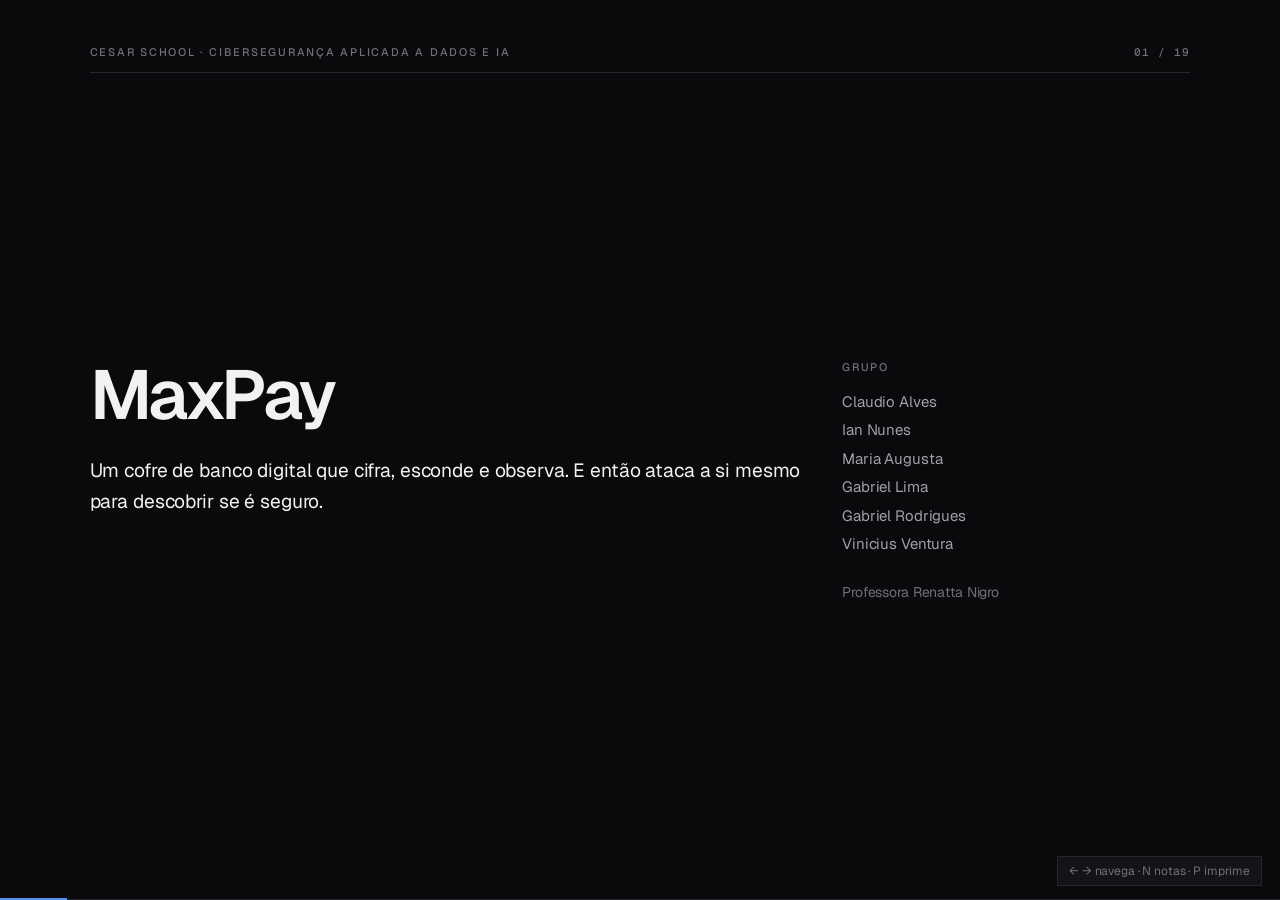
==== commit 91f686b3: "Renomeia o projeto para MaxPay e prende os numeros da fala aos resultados O nome segue o projeto do " ====
--- a/docs/slides/index.html
+++ b/docs/slides/index.html
@@ -1,7 +1,7 @@
 <!doctype html>
 <html lang="pt-BR"><head><meta charset="utf-8">
 <meta name="viewport" content="width=device-width, initial-scale=1">
-<title>FinalPay: apresentação</title>
+<title>MaxPay: apresentação</title>
 <style>@import url('https://fonts.googleapis.com/css2?family=Geist:wght@400;500;600&family=Geist+Mono:wght@400;500&display=swap');
 :root{
   --tinta:#0A0A0C; --superficie:#141418; --superficie-2:#1B1B21;
@@ -145,7 +145,7 @@
 <header class="cab"><span class="secao">CESAR School · Cibersegurança Aplicada a Dados e IA</span><span class="folio">01 / 19</span></header>
 <div class="corpo">
 <div class="sp8">
-  <h1>FinalPay</h1>
+  <h1>MaxPay</h1>
   <p class="lead" style="margin-top:26px;font-size:clamp(17px,1.5vw,24px);color:var(--texto)">
     Um cofre de banco digital que cifra, esconde e observa. E então ataca a si mesmo
     para descobrir se é seguro.</p>
@@ -156,7 +156,7 @@
   <p class="lead" style="margin-top:22px;font-size:14px;color:var(--texto-3)">
     Professora Renatta Nigro</p>
 </div></div>
-<aside class="notas"><span class="rotulo">Para falar</span><p>Boa tarde, professora. O FinalPay é o cofre de um banco digital fictício, mas o problema dele é real: toda transação precisa ser cifrada, escondida e vigiada. Nós decidimos não parar na construção. Depois de montar o cofre, nós o atacamos por dentro, com ataques clássicos da criptoanálise.</p><p>É isso que queremos que a senhora julgue hoje: não se o sistema funciona, mas o quanto ele resiste. O veredito vem das medições, não da nossa opinião. Vamos começar pelas camadas que uma transação atravessa antes de chegar ao painel.</p></aside>
+<aside class="notas"><span class="rotulo">Para falar</span><p>O MaxPay é o cofre de transações de um banco digital fictício. A cifra é nossa, escrita do zero. Os ataques contra ela também são nossos, e é o resultado desses ataques que a gente vem mostrar.</p></aside>
 </section>
 <section class="slide ato" data-id="ato1">
 <header class="cab"><span class="secao">Enunciado · partes 1 e 2</span><span class="folio">02 / 19</span></header>
@@ -164,7 +164,7 @@
 <div class="sp9"><span class="ato-num">01</span><h1>O sistema</h1>
 <p class="lead" style="margin-top:28px">Seis camadas que protegem uma transação, da entrada
 do dado até o painel de quem vigia.</p></div></div>
-<aside class="notas"><span class="rotulo">Para falar</span><p>Essa arquitetura não é enfeite. As seis camadas são as que o enunciado pede, e nós as pusemos na ordem que uma transação percorre: alguém digita, o dado é cifrado, pode ser escondido numa imagem, é guardado e lido em massa, é analisado em busca de fraude e aparece no painel de quem vigia. Essa ordem nos deixa apontar onde um ataque entraria e o que ele veria. Todas vivem no mesmo repositório, nenhuma ficou de fora. Peça por peça: o que construímos, e onde entram os ataques.</p></aside>
+<aside class="notas"><span class="rotulo">Para falar</span><p>Uma transação entra pelo formulário, é cifrada, pode ser escondida dentro de uma imagem, vira evento no lago de dados e aparece no painel de quem vigia. São seis camadas, nessa ordem.</p></aside>
 </section>
 <section class="slide " data-id="construido">
 <header class="cab"><span class="secao">Arquitetura</span><span class="folio">03 / 19</span></header>
@@ -178,16 +178,16 @@
 </div>
 <div class="sp7">
   <table><thead><tr><th>Camada</th><th>O que faz</th><th>Onde se vê</th></tr></thead><tbody>
-  <tr><td><span class="num muted">1</span>&nbsp;&nbsp;<b>Entrada de dados</b></td><td>texto, arquivos e imagens</td><td class="muted">aba Cofre</td></tr><tr><td><span class="num muted">2</span>&nbsp;&nbsp;<b>Criptografia</b></td><td>FPC-128 próprio e AES-256</td><td class="muted">aba Cofre</td></tr><tr><td><span class="num muted">3</span>&nbsp;&nbsp;<b>Esteganografia</b></td><td>ocultação em imagem</td><td class="muted">aba Ocultar</td></tr><tr><td><span class="num muted">4</span>&nbsp;&nbsp;<b>Big Data</b></td><td>Parquet particionado e DuckDB</td><td class="muted">aba Antifraude</td></tr><tr><td><span class="num muted">5</span>&nbsp;&nbsp;<b>Inteligência Artificial</b></td><td>Isolation Forest sobre janelas</td><td class="muted">aba Antifraude</td></tr><tr><td><span class="num muted">6</span>&nbsp;&nbsp;<b>Dashboard</b></td><td>alertas, gráficos e laudo</td><td class="muted">as quatro abas</td></tr>
+  <tr><td><span class="num muted">1</span>&nbsp;&nbsp;<b>Entrada de dados</b></td><td>texto, arquivos e imagens</td><td class="muted">aba Cofre</td></tr><tr><td><span class="num muted">2</span>&nbsp;&nbsp;<b>Criptografia</b></td><td>MPC-128 próprio e AES-256</td><td class="muted">aba Cofre</td></tr><tr><td><span class="num muted">3</span>&nbsp;&nbsp;<b>Esteganografia</b></td><td>ocultação em imagem</td><td class="muted">aba Ocultar</td></tr><tr><td><span class="num muted">4</span>&nbsp;&nbsp;<b>Big Data</b></td><td>Parquet particionado e DuckDB</td><td class="muted">aba Antifraude</td></tr><tr><td><span class="num muted">5</span>&nbsp;&nbsp;<b>Inteligência Artificial</b></td><td>Isolation Forest sobre janelas</td><td class="muted">aba Antifraude</td></tr><tr><td><span class="num muted">6</span>&nbsp;&nbsp;<b>Dashboard</b></td><td>alertas, gráficos e laudo</td><td class="muted">as quatro abas</td></tr>
   </tbody></table>
 </div></div>
-<aside class="notas"><span class="rotulo">Para falar</span><p>A ideia central é que o ataque não é um projeto separado. A defesa e os três ataques moram no mesmo repositório, porque só assim conseguimos medir, em vez de apenas afirmar. Sem isso, nós estaríamos só dizendo que o sistema é seguro.</p><p>E a cifra roda nas duas versões porque uma delas serve de controle. Se a enfraquecida cede e a íntegra não, a segurança está no desenho do algoritmo, e não na nossa palavra. Vamos olhar essa cifra por dentro, a FPC-128.</p></aside>
+<aside class="notas"><span class="rotulo">Para falar</span><p>Cada camada tem uma aba onde dá para ver funcionando: Cofre, Ocultar, Antifraude e Resistência. Nenhuma tela é maquete. Tudo roda na hora, com os dados e os parâmetros que a senhora escolher.</p></aside>
 </section>
 <section class="slide " data-id="algoritmo">
 <header class="cab"><span class="secao">Descrição do algoritmo · aba Cofre</span><span class="folio">04 / 19</span></header>
 <div class="corpo">
 <div class="sp7">
-  <h2>FPC-128, a cifra que projetamos</h2>
+  <h2>MPC-128, a cifra que projetamos</h2>
   <pre>AddRoundKey   estado ← estado ⊕ subchave[r]
 SubBytes      estado ← S[estado]
 ShiftRows     estado ← estado[π]
@@ -206,7 +206,7 @@
   <tr><td>Integridade</td><td class="n">HMAC-SHA256</td></tr>
   </tbody></table>
 </div></div>
-<aside class="notas"><span class="rotulo">Para falar</span><p>Essas quatro operações não estão ali por enfeite. Cada uma tem um papel: o XOR entra com a chave, a substituição quebra a linearidade, a permutação e a difusão espalham a diferença de um bit pelo bloco. Os números medem se deu certo: zero pontos fixos na S-box e uniformidade diferencial 4 deixam o melhor par diferencial em 2 elevado a menos 6.</p><p>Só que essa estrutura não é invenção nossa: ela vem do AES. No próximo slide mostramos, componente por componente, o que é escolha nossa.</p></aside>
+<aside class="notas"><span class="rotulo">Para falar</span><p>Cada rodada faz quatro coisas: a subchave entra por XOR, a S-box troca byte por byte, o ShiftRows muda as posições e o MixColumns mistura as colunas. São 14 rodadas, bloco de 128 bits e chave de 256.</p></aside>
 </section>
 <section class="slide " data-id="projeto">
 <header class="cab"><span class="secao">Projeto da cifra</span><span class="folio">05 / 19</span></header>
@@ -218,7 +218,7 @@
   concretos são escolha nossa.</p>
 </div>
 <div class="sp12 linha-acima">
-  <table><thead><tr><th>Componente</th><th>FPC-128</th><th>AES</th><th>Como foi verificado</th></tr></thead><tbody>
+  <table><thead><tr><th>Componente</th><th>MPC-128</th><th>AES</th><th>Como foi verificado</th></tr></thead><tbody>
   <tr><td>Afim da S-box</td><td class="num">(0, 1, 2, 3, 5) ⊕ 0x0D</td>
       <td class="num muted">(0, 1, 2, 3, 4) ⊕ 0x63</td>
       <td>bijetiva, zero ponto fixo, uniformidade 4</td></tr>
@@ -235,7 +235,7 @@
   <b class="destaque">256 posições</b>. Cada parâmetro saiu de uma busca que só aceitou o que
   passou na verificação matemática.</p>
 </div></div>
-<aside class="notas"><span class="rotulo">Para falar</span><p>Sejamos honestos: a estrutura não é nossa, é a família do AES. Escolhemos assim de propósito, porque é a rede SPN com S-box de inverso multiplicativo que garante as boas propriedades. O que é nosso são os três componentes concretos, e nenhum deles entrou por gosto: cada um passou na verificação matemática.</p><p>Diferir do AES nas 256 posições da S-box é só diferença, não é prova de que a nossa é melhor. O que não se repete é a chave: as subchaves saem do HKDF, novas a cada mensagem.</p></aside>
+<aside class="notas"><span class="rotulo">Para falar</span><p>A estrutura é da mesma família do AES, e isso é escolha nossa. Nossos também são três componentes: a constante 0x0D da S-box, a permutação (0, 2, 3, 1) e a matriz de difusão (1, 1, 3, 2). Cada um passou por verificação matemática.</p></aside>
 </section>
 <section class="slide " data-id="chave">
 <header class="cab"><span class="secao">Geração dinâmica de chaves · aba Cofre</span><span class="folio">06 / 19</span></header>
@@ -247,11 +247,11 @@
 </div>
 <div class="faixa" style="margin-top:34px">
   <div><span class="rotulo">Mesma senha, mesma mensagem</span><span class="grande ">envelopes<br>diferentes</span><p>salt e nonce novos a cada operação</p></div>
-  <div><span class="rotulo">1 bit trocado na chave</span><span class="grande ">50,06%</span><p>dos bits de saída mudam</p></div>
+  <div><span class="rotulo">1 bit trocado na chave</span><span class="grande ">50,00%</span><p>dos bits de saída mudam</p></div>
   <div><span class="rotulo">1 bit alterado no cifrado</span><span class="grande ">recusado</span><p>o HMAC acusa a adulteração</p></div>
   <div><span class="rotulo">Chave guardada em disco</span><span class="grande ">nenhuma</span><p>tudo deriva da senha</p></div>
 </div></div>
-<aside class="notas"><span class="rotulo">Para falar</span><p>Essa é a parte que mais nos deu trabalho. Queríamos um cofre que não guardasse chave em disco, então tudo nasce da senha, na hora. As 120.000 iterações do PBKDF2 existem para encarecer o chute de senha de quem levar o banco de dados embora. E os 50,06% são o teste de espalhamento que fizemos: 1 bit trocado na chave e a saída já não lembra a anterior.</p><p>Chave boa não resolve onde o envelope fica guardado. É aí que escondemos o envelope dentro de uma imagem.</p></aside>
+<aside class="notas"><span class="rotulo">Para falar</span><p>A senha vira chave no PBKDF2, com 120.000 iterações, só para encarecer o chute de quem tentar adivinhar. Nada fica guardado em disco. Trocar um bit da chave muda 50,00% dos bits de saída.</p></aside>
 </section>
 <section class="slide " data-id="estego">
 <header class="cab"><span class="secao">Camada 3 · aba Ocultar</span><span class="folio">07 / 19</span></header>
@@ -261,16 +261,16 @@
   <p class="lead">O envelope cifrado é espalhado pelos bits menos significativos da imagem, em
   posições derivadas da chave. Sem ela, não se sabe nem onde os bits estão.</p>
   <p class="lead">Contra o teste de qui-quadrado de Westfeld, o LSB sequencial clássico acende
-  <b>3 de 20</b> segmentos.
+  <b>2 de 20</b> segmentos.
   A versão chaveada acende <b class="destaque">0</b>,
   igual à imagem limpa.</p>
 </div>
 <div class="sp6">
-  <div class="ficha"><span class="rotulo">PSNR</span><span class="grande destaque">61,71 dB</span><p>acima de 40 dB é imperceptível</p></div>
+  <div class="ficha"><span class="rotulo">PSNR</span><span class="grande destaque">61,68 dB</span><p>acima de 40 dB é imperceptível</p></div>
   <div class="ficha"><span class="rotulo">Desvio máximo por canal</span><span class="medio">1</span><p>de 0 a 255</p></div>
   <div class="ficha"><span class="rotulo">Capacidade da portadora</span><span class="medio">55.286 bytes</span><p>extração com chave errada: rejeitada</p></div>
 </div></div>
-<aside class="notas"><span class="rotulo">Para falar</span><p>O ponto aqui não é esconder melhor, é esconder sem deixar assinatura estatística. O LSB sequencial clássico acende 3 de 20 segmentos no qui-quadrado: ele denuncia a presença da mensagem antes de qualquer tentativa de quebra. Na versão chaveada medimos 0, o mesmo resultado da imagem limpa.</p><p>Mas o qui-quadrado é um detector só, e não testamos todos. A portadora comporta 55.286 bytes, então isso não é canal para volume grande. Volume grande é o próximo problema, e ele aparece do lado dos dados.</p></aside>
+<aside class="notas"><span class="rotulo">Para falar</span><p>Os bits da mensagem vão para posições que só a chave sabe. No teste de Westfeld, o LSB sequencial acende 2 de 20 segmentos e o nosso acende 0, igual à imagem limpa. Foi o único detector que rodamos.</p></aside>
 </section>
 <section class="slide " data-id="antifraude">
 <header class="cab"><span class="secao">Camadas 4 e 5 · aba Antifraude</span><span class="folio">08 / 19</span></header>
@@ -290,7 +290,7 @@
   <p class="lead" style="margin-top:20px;font-size:14px">O posto de risco é o percentil mediano
   no ranking de 43.985 janelas, e não depende do orçamento de alertas.</p>
 </div></div>
-<aside class="notas"><span class="rotulo">Para falar</span><p>O modelo aprendeu sem rótulos, e mesmo assim separa quase tudo: ROC AUC 0,9965 e um ganho de 126,2 vezes sobre o acaso.</p><p>O surto de eventos merece explicação. A revocação é de 4,3%, o pior número da tabela, mas o posto de risco conta outra história: o modelo o coloca no 1,69% mais arriscado de 43.985 janelas. Ele não passa despercebido, ele perde a disputa pelo orçamento de alertas para as anomalias que geram falha. É por isso que medimos as duas coisas. Detectar bem não prova que a cifra resiste, então fomos atacar a nossa.</p></aside>
+<aside class="notas"><span class="rotulo">Para falar</span><p>O modelo treinou sem rótulo nenhum e mesmo assim separa quase tudo: ROC AUC 0,9965. O surto de eventos é a exceção, com 4,3% de revocação. Ele não passa batido, fica no 1,69% mais arriscado, mas não cabe no orçamento de alertas.</p></aside>
 </section>
 <section class="slide ato" data-id="ato2">
 <header class="cab"><span class="secao">Enunciado · parte 3 · aba Resistência</span><span class="folio">09 / 19</span></header>
@@ -299,7 +299,7 @@
 <p class="lead" style="margin-top:28px">Três ataques contra duas versões da mesma cifra: a íntegra
 e uma enfraquecida de propósito. Todos rodam ao vivo na aba Resistência, com os parâmetros
 que a plateia escolher.</p></div></div>
-<aside class="notas"><span class="rotulo">Para falar</span><p>Não confiamos numa cifra só porque ela é nossa. Então atacamos a nossa. A versão enfraquecida é o nosso grupo de controle. Quando um ataque derruba a fraca e não a íntegra, a resistência é da cifra, não um defeito do teste. A força bruta é a exceção: não quebra nenhuma das duas, porque o tamanho da chave não depende das rodadas.</p><p>Esses ataques dizem se a cifra aguenta, não por que ela aguenta. Para isso medimos como um único bit de entrada se espalha pela saída.</p></aside>
+<aside class="notas"><span class="rotulo">Para falar</span><p>Atacamos a cifra em duas versões: a íntegra e uma com a difusão desligada. A fraca é o grupo de controle. Quando o ataque derruba só ela, a diferença está no desenho e não no teste.</p></aside>
 </section>
 <section class="slide " data-id="avalanche">
 <header class="cab"><span class="secao">Enunciado · parte 4 · efeito avalanche</span><span class="folio">10 / 19</span></header>
@@ -309,19 +309,19 @@
   <p class="lead">Um bit alterado na entrada deve alterar metade da saída. A difusão se completa
   na rodada <b>2</b> e a cifra usa <b>14</b>.</p>
   <p class="lead linha-acima"><b>Rodadas não compensam a falta de difusão.</b>
-  14 rodadas sem MixColumns entregam 3,13%, praticamente o mesmo
+  14 rodadas sem MixColumns entregam 3,15%, praticamente o mesmo
   que uma única rodada.</p>
 </div>
 <div class="sp7">
-  <div class="barra"><span class="rotulo">FPC-128 íntegro</span><span class="trilho"><span class="preenche" style="width:83.5%"></span></span><span class="valor">50,11%</span></div>
-  <div class="barra"><span class="rotulo">AES-256 (referência)</span><span class="trilho"><span class="preenche" style="width:83.3%"></span></span><span class="valor">50,01%</span></div>
-  <div class="barra"><span class="rotulo">14 rodadas, sem difusão</span><span class="trilho"><span class="preenche fraca" style="width:5.2%"></span></span><span class="valor">3,13%</span></div>
-  <div class="barra"><span class="rotulo">1 rodada, sem difusão</span><span class="trilho"><span class="preenche fraca" style="width:5.2%"></span></span><span class="valor">3,09%</span></div>
+  <div class="barra"><span class="rotulo">MPC-128 íntegro</span><span class="trilho"><span class="preenche" style="width:83.5%"></span></span><span class="valor">50,08%</span></div>
+  <div class="barra"><span class="rotulo">AES-256 (referência)</span><span class="trilho"><span class="preenche" style="width:83.5%"></span></span><span class="valor">50,08%</span></div>
+  <div class="barra"><span class="rotulo">14 rodadas, sem difusão</span><span class="trilho"><span class="preenche fraca" style="width:5.2%"></span></span><span class="valor">3,15%</span></div>
+  <div class="barra"><span class="rotulo">1 rodada, sem difusão</span><span class="trilho"><span class="preenche fraca" style="width:5.2%"></span></span><span class="valor">3,10%</span></div>
   <p class="lead" style="margin-top:26px;font-size:14px">Desvio padrão medido
-  5,698, contra 5,657
+  5,560, contra 5,657
   esperado de uma binomial(128; 0,5).</p>
 </div></div>
-<aside class="notas"><span class="rotulo">Para falar</span><p>O contraste é o ponto. Sem difusão, a cifra não melhora com mais rodadas: 14 rodadas dão 3,13%, e uma rodada só dá 3,09%. Repetir operação ruim não conserta nada. Quem espalha o bit é o MixColumns, e a difusão fecha na rodada 2; o resto é margem. Com difusão, medimos 50,11%, colado nos 50,01% do AES-256. O desvio padrão de 5,698 contra 5,657 mostra que a dispersão também bate, não só a média. Mas um bit bem espalhado não garante saída sem padrão. É isso que medimos agora.</p></aside>
+<aside class="notas"><span class="rotulo">Para falar</span><p>Um bit na entrada muda 50,08% da saída, o mesmo que o AES-256 deu aqui, 50,08%. Sem o MixColumns cai para 3,15%, e com uma rodada só dá 3,10%. Rodada a mais não substitui difusão.</p></aside>
 </section>
 <section class="slide " data-id="padroes">
 <header class="cab"><span class="secao">Enunciado · parte 4 · padrões na saída</span><span class="folio">11 / 19</span></header>
@@ -330,32 +330,32 @@
 <div class="sp12">
   <table><thead><tr><th>Amostra</th><th class="n">Entropia</th><th class="n">χ² (p)</th>
   <th class="n">Índice de coincidência</th><th class="n">Blocos repetidos</th></tr></thead><tbody>
-  <tr><td>Texto claro</td><td class="n">4,3129</td><td class="n">0,0000</td><td class="n">0,116338</td><td class="n">36,11%</td></tr><tr><td>FPC-128 · CTR, 14 rodadas</td><td class="n">7,9985</td><td class="n">0,6823</td><td class="n">0,003906</td><td class="n">0,00%</td></tr><tr><td>FPC-128 · ECB, 14 rodadas</td><td class="n">7,8959</td><td class="n">0,0000</td><td class="n">0,004572</td><td class="n">36,10%</td></tr><tr><td>FPC-128 · ECB, 1 rodada, sem difusão</td><td class="n">6,5870</td><td class="n">0,0000</td><td class="n">0,015242</td><td class="n">36,11%</td></tr><tr><td>AES-256-GCM</td><td class="n">7,9984</td><td class="n">0,4132</td><td class="n">0,003906</td><td class="n">0,00%</td></tr><tr><td>/dev/urandom (controle)</td><td class="n">7,9984</td><td class="n">0,3133</td><td class="n">0,003907</td><td class="n">0,00%</td></tr>
+  <tr><td>Texto claro</td><td class="n">4,3129</td><td class="n">0,0000</td><td class="n">0,116338</td><td class="n">36,11%</td></tr><tr><td>MPC-128 · CTR, 14 rodadas</td><td class="n">7,9981</td><td class="n">0,0101</td><td class="n">0,003908</td><td class="n">0,00%</td></tr><tr><td>MPC-128 · ECB, 14 rodadas</td><td class="n">7,9060</td><td class="n">0,0000</td><td class="n">0,004490</td><td class="n">36,10%</td></tr><tr><td>MPC-128 · ECB, 1 rodada, sem difusão</td><td class="n">6,5748</td><td class="n">0,0000</td><td class="n">0,016021</td><td class="n">36,11%</td></tr><tr><td>AES-256-GCM</td><td class="n">7,9983</td><td class="n">0,1601</td><td class="n">0,003907</td><td class="n">0,00%</td></tr><tr><td>/dev/urandom (controle)</td><td class="n">7,9984</td><td class="n">0,4258</td><td class="n">0,003906</td><td class="n">0,00%</td></tr>
   </tbody></table>
   <p class="lead linha-acima">No modo CTR a saída é <b>indistinguível de ruído do sistema
   operacional</b>. No modo ECB, 36,10% dos blocos se repetem
   mesmo com 14 rodadas: <b class="destaque">o modo pesa mais que as rodadas</b>.</p>
 </div></div>
-<aside class="notas"><span class="rotulo">Para falar</span><p>Nós colocamos a cifra contra o AES e contra o /dev/urandom do sistema. No modo CTR, a saída da FPC-128 passa nos mesmos testes que esse ruído, então não achamos atalho estatístico.</p><p>No modo ECB a história muda, e nós assumimos: 36,10% dos blocos se repetem com as mesmas 14 rodadas. O motivo é o modo, não a cifra: bloco igual na entrada vira bloco igual na saída, e rodada nenhuma conserta isso. Em CTR esse vazamento não aparece, e sobra tentar todas as chaves. Nós medimos o custo.</p></aside>
+<aside class="notas"><span class="rotulo">Para falar</span><p>Em CTR a saída não tem bloco repetido e a entropia chega a 7,9981 de 8. Em ECB, bloco igual na entrada sai igual: 36,10% repetidos, mesmo com 14 rodadas. O modo pesa mais que as rodadas.</p></aside>
 </section>
 <section class="slide " data-id="bruta">
 <header class="cab"><span class="secao">Ataque 1 · aba Resistência</span><span class="folio">12 / 19</span></header>
 <div class="corpo">
 <div class="sp12"><h2>Força bruta</h2></div>
 <div class="faixa">
-  <div><span class="rotulo">Taxa medida</span><span class="grande ">106.935</span><p>chaves por segundo, 1 núcleo</p></div>
+  <div><span class="rotulo">Taxa medida</span><span class="grande ">113.089</span><p>chaves por segundo, 1 núcleo</p></div>
   <div><span class="rotulo">Espaço de chaves</span><span class="grande ">2²⁵⁶</span><p>não depende das rodadas</p></div>
-  <div><span class="rotulo">Com 1 milhão de GPUs</span><span class="grande destaque">1,716×10⁵⁸ anos</span><p>1,24×10⁴⁸ vezes a idade do universo</p></div>
+  <div><span class="rotulo">Com 1 milhão de GPUs</span><span class="grande destaque">1,622×10⁵⁸ anos</span><p>1,18×10⁴⁸ vezes a idade do universo</p></div>
   <div><span class="rotulo">Veredito</span><span class="grande ">inviável</span><p><span class='marca marca-ok'>a cifra resistiu</span></p></div>
 </div>
 <div class="sp12 linha-acima">
   <p class="lead">Contra a <b>senha</b>, porém, a história muda: o PBKDF2 limita o atacante a
-  114,6 tentativas por segundo. A senha fraca
+  115,3 tentativas por segundo. A senha fraca
   <span class="num">banco123</span> caiu em 0,06 s; uma senha forte
-  de 12 caracteres levaria 6,581×10¹³ anos.
+  de 12 caracteres levaria 6,537×10¹³ anos.
   <b class="destaque">O elo mais fraco é a senha, não a cifra.</b></p>
 </div></div>
-<aside class="notas"><span class="rotulo">Para falar</span><p>Esse número astronômico prova menos do que parece. Ele mede o tamanho do espaço de chaves, não a qualidade do nosso desenho interno. Uma cifra fraca com a mesma chave daria a mesma conta, então não cantamos vitória aqui.</p><p>O resultado útil é o de baixo. Com 114,6 tentativas por segundo, banco123 caiu em 0,06 segundos. O atacante não vai lutar com a matemática, vai atrás do usuário. Falta então olhar a estrutura interna da cifra, e é isso que atacamos agora.</p></aside>
+<aside class="notas"><span class="rotulo">Para falar</span><p>1,622×10⁵⁸ anos com um milhão de GPUs. Mas esse número vale para qualquer cifra de 256 bits. O resultado útil é o de baixo: o PBKDF2 limita o atacante a 115,3 tentativas por segundo, e a senha banco123 caiu em 0,06 s.</p></aside>
 </section>
 <section class="slide " data-id="diferencial">
 <header class="cab"><span class="secao">Ataque 2 · aba Resistência</span><span class="folio">13 / 19</span></header>
@@ -366,18 +366,18 @@
   saída que se repita. Numa cifra sólida, nenhuma se repete.</p>
   <table style="margin-top:28px"><thead><tr><th>Variante</th><th class="n">Avalanche</th>
   <th class="n">Saídas distintas</th><th class="n">Repetição máxima</th><th>Distinguível</th></tr></thead><tbody>
-  <tr><td>FPC-128 íntegro</td><td class="n">50,11%</td>
+  <tr><td>MPC-128 íntegro</td><td class="n">50,08%</td>
       <td class="n">100,00%</td><td class="n">1</td>
       <td><span class="marca marca-ok">não</span></td></tr>
-  <tr><td>1 rodada, sem difusão</td><td class="n">3,09%</td>
-      <td class="n">0,13%</td><td class="n">1.536</td>
+  <tr><td>1 rodada, sem difusão</td><td class="n">3,10%</td>
+      <td class="n">0,13%</td><td class="n">1.543</td>
       <td><span class="marca marca-crit">sim</span></td></tr>
   </tbody></table>
   <p class="lead linha-acima">A S-box tem uniformidade diferencial 4: nenhuma
   característica de uma rodada passa de 2⁻⁶ de probabilidade. Ao longo de 14 rodadas,
   nada explorável sobra.</p>
 </div></div>
-<aside class="notas"><span class="rotulo">Para falar</span><p>Esse ataque não tenta adivinhar a chave. Nós procuramos uma diferença de saída que se repita, porque repetição é estrutura vazando. Para mostrar que o método funciona, atacamos a nossa própria versão enfraquecida, de 1 rodada e sem difusão, e ela ficou distinguível. A versão íntegra não ficou.</p><p>O porquê está na tela: a uniformidade diferencial 4 limita cada rodada, e 14 rodadas empilham esse limite até não sobrar nada explorável. Isso não é prova de segurança: é um ataque conhecido que não passou.</p></aside>
+<aside class="notas"><span class="rotulo">Para falar</span><p>Na cifra íntegra nenhuma diferença de saída repetiu: 100,00% distintas. Na versão sem difusão, a mais frequente apareceu 1.543 vezes. Esse viés é exatamente o que um ataque diferencial procura.</p></aside>
 </section>
 <section class="slide " data-id="estatistico">
 <header class="cab"><span class="secao">Ataque 3 · aba Resistência</span><span class="folio">14 / 19</span></header>
@@ -389,15 +389,15 @@
 </div>
 <div class="sp12" style="margin-top:26px">
 <pre>original    TX473188 BOLETO  R$    47523.68 CT1313-1 Inter     2026-11-27
-recuperado  <b>TR686049 BEBETO  X     1550b.38 CT4015-3 SBn10    $2026-11 03</b></pre>
+recuperado  <b>TX686049 BEBETO  R     1550b.38 CT4085-3 SBn10    $2026-11 03</b></pre>
 </div>
 <div class="faixa" style="margin-top:30px">
-  <div><span class="rotulo">Sem difusão</span><span class="grande vermelho">60,15%</span><p>do texto recuperado</p></div>
-  <div><span class="rotulo">Posições expostas</span><span class="grande vermelho">38/80</span><p>do registro bancário</p></div>
-  <div><span class="rotulo">Com difusão</span><span class="grande verde">4,29%</span><p>abaixo da linha de base de 31,26%</p></div>
+  <div><span class="rotulo">Sem difusão</span><span class="grande vermelho">62,78%</span><p>do texto recuperado</p></div>
+  <div><span class="rotulo">Posições expostas</span><span class="grande vermelho">40/80</span><p>do registro bancário</p></div>
+  <div><span class="rotulo">Com difusão</span><span class="grande verde">4,59%</span><p>abaixo da linha de base de 31,26%</p></div>
   <div><span class="rotulo">Chave usada</span><span class="grande ">nenhuma</span><p>só a frequência dos bytes</p></div>
 </div></div>
-<aside class="notas"><span class="rotulo">Para falar</span><p>Esse é o ataque que mais nos incomodou, porque não usamos chave nenhuma: só contamos bytes. Na variante sem difusão, como o registro bancário tem largura fixa, cada posição do bloco virou uma substituição simples. E com isso recuperamos 60,15% do texto e abrimos 38 de 80 posições.</p><p>Com difusão, cai para 4,29%, abaixo da linha de base de 31,26%. E olhem o texto recuperado: ele sai sujo. A frequência entrega o formato do registro, não a transação inteira. É com essa ressalva que fechamos o veredito.</p></aside>
+<aside class="notas"><span class="rotulo">Para falar</span><p>Esse ataque não usa chave, só conta bytes. Sem difusão ele devolve 62,78% do texto e abre 40 das 80 posições do registro. Com difusão cai para 4,59%, abaixo da linha de base de 31,26%.</p></aside>
 </section>
 <section class="slide ato" data-id="ato3">
 <header class="cab"><span class="secao">Enunciado · parte 4</span><span class="folio">15 / 19</span></header>
@@ -405,7 +405,7 @@
 <div class="sp9"><span class="ato-num">03</span><h1>O veredito</h1>
 <p class="lead" style="margin-top:28px">O que os números respondem, e o que eles não
 autorizam a afirmar.</p></div></div>
-<aside class="notas"><span class="rotulo">Para falar</span><p>Até aqui nós mostramos medições. Agora vem a parte difícil: decidir o que elas provam. E tem um limite que precisamos assumir. A cifra é nossa, e os ataques que rodamos contra ela também. Ninguém de fora tentou quebrá-la ainda. Então ela resistiu ao que nós sabemos tentar, e isso não é o mesmo que ser segura. Agora vamos responder às perguntas do enunciado, cada uma com o número que sustenta a resposta, e depois mostrar onde esse veredito deixa de valer.</p></aside>
+<aside class="notas"><span class="rotulo">Para falar</span><p>Agora as quatro perguntas do enunciado, cada uma com o número que sustenta a resposta. Depois vem o que esses números não autorizam a gente a afirmar, porque quem atacou a cifra fomos nós mesmos.</p></aside>
 </section>
 <section class="slide " data-id="perguntas">
 <header class="cab"><span class="secao">Enunciado · parte 4 · as respostas</span><span class="folio">16 / 19</span></header>
@@ -413,14 +413,14 @@
 <div class="sp12"><h2>As quatro perguntas</h2></div>
 <div class="sp6 ficha"><span class="rotulo">O sistema apresenta efeito avalanche?</span>
 <span style="display:block;font-size:clamp(22px,2.3vw,34px);font-weight:600;letter-spacing:-.03em;margin:4px 0 12px">Sim</span>
-<p>50,11% dos bits, contra 50% ideal</p></div><div class="sp6 ficha"><span class="rotulo">Existem padrões na saída?</span>
+<p>50,08% dos bits, contra 50% ideal</p></div><div class="sp6 ficha"><span class="rotulo">Existem padrões na saída?</span>
 <span style="display:block;font-size:clamp(22px,2.3vw,34px);font-weight:600;letter-spacing:-.03em;margin:4px 0 12px">Não</span>
-<p>entropia 7,9985 bits por byte</p></div><div class="sp6 ficha"><span class="rotulo">Qual ataque foi mais eficaz?</span>
+<p>entropia 7,9981 bits por byte</p></div><div class="sp6 ficha"><span class="rotulo">Qual ataque foi mais eficaz?</span>
 <span style="display:block;font-size:clamp(22px,2.3vw,34px);font-weight:600;letter-spacing:-.03em;margin:4px 0 12px">Estatístico / análise de frequência</span>
-<p>recuperou 60,15% do texto da variante sem difusão</p></div><div class="sp6 ficha"><span class="rotulo">O sistema é seguro?</span>
+<p>recuperou 62,78% do texto da variante sem difusão</p></div><div class="sp6 ficha"><span class="rotulo">O sistema é seguro?</span>
 <span style="display:block;font-size:clamp(22px,2.3vw,34px);font-weight:600;letter-spacing:-.03em;margin:4px 0 12px">Sim, com ressalvas</span>
-<p>força bruta inviável por 1,716×10⁵⁸ anos</p></div></div>
-<aside class="notas"><span class="rotulo">Para falar</span><p>Respondemos as quatro com número, não com opinião. As duas primeiras são boas notícias: 50,11% de bits virados contra os 50% ideais, e uma entropia quase no teto.</p><p>A terceira é a que incomoda. O ataque mais eficaz não quebrou a chave: ele explorou a falta de difusão de uma variante e recuperou 60,15% do texto. Então o sim da última linha é condicional: 1,716 vezes 10 elevado a 58 anos protege a chave, não protege um projeto malfeito. É dessa diferença que tiramos as lições.</p></aside>
+<p>força bruta inviável por 1,622×10⁵⁸ anos</p></div></div>
+<aside class="notas"><span class="rotulo">Para falar</span><p>Avalanche sim, 50,08% dos bits. Padrões não, entropia 7,9981 de 8. O ataque mais eficaz foi o estatístico, que recuperou 62,78% do texto da variante fraca. Seguro sim, com ressalvas.</p></aside>
 </section>
 <section class="slide " data-id="conclusao">
 <header class="cab"><span class="secao">Conclusão</span><span class="folio">17 / 19</span></header>
@@ -428,7 +428,7 @@
 <div class="sp12"><h2>O que os números ensinam</h2></div>
 <div class="sp6"><ul>
 <li><b>Difusão é o que sustenta tudo.</b> Sem MixColumns, a análise de frequência recupera
-60,15% do texto e expõe 38 das
+62,78% do texto e expõe 40 das
 80 posições do registro. Aumentar rodadas não corrige.</li>
 <li><b>O modo de operação pesa mais que o número de rodadas.</b> O ECB preservou
 36,10% dos blocos repetidos com a cifra íntegra.</li>
@@ -440,27 +440,27 @@
 volume: o modelo o põe no 1,69% mais arriscado, mas ele não cabe
 no orçamento de 1% de alertas. Não é cegueira do modelo, é limite de orçamento.</li>
 </ul></div></div>
-<aside class="notas"><span class="rotulo">Para falar</span><p>Nós entramos achando que segurança era número de rodadas. Os dados disseram outra coisa. Sem difusão, a frequência devolve 60,15% do texto, e rodada extra nenhuma conserta isso. Com a cifra intacta, o ECB preservou 36,10% dos blocos repetidos: bloco igual entra, bloco igual sai. Em ambos, o erro é de projeto, não de força.</p><p>Sobre a anomalia que escapou, nós não vamos maquiar: o orçamento de 1% foi escolha nossa, e ela custou essa detecção. Passar nos ataques que fizemos não é o mesmo que estar seguro.</p></aside>
+<aside class="notas"><span class="rotulo">Para falar</span><p>Difusão é o que sustenta tudo: sem ela a frequência devolve 62,78% do texto. O modo de operação pesa mais que o número de rodadas. Força bruta é o ataque errado, porque a superfície real é a senha. E a anomalia mais difícil é a que não quebra nada.</p></aside>
 </section>
 <section class="slide " data-id="limites">
 <header class="cab"><span class="secao">Limites</span><span class="folio">18 / 19</span></header>
 <div class="corpo">
 <div class="sp5">
   <h2>O que não podemos afirmar</h2>
-  <p class="lead">O FPC-128 passou nos três ataques. Isso demonstra solidez de projeto,
+  <p class="lead">O MPC-128 passou nos três ataques. Isso demonstra solidez de projeto,
   <b>não</b> maturidade criptográfica.</p>
   <p class="lead linha-acima">Uma cifra se torna confiável por anos de tentativa pública de
   quebra, não por uma bateria de testes dos próprios autores. É por isso que a camada AES-256
-  existe no sistema: <b class="destaque">o FPC-128 é o objeto de estudo; o AES-256 é o que
+  existe no sistema: <b class="destaque">o MPC-128 é o objeto de estudo; o AES-256 é o que
   protegeria o dinheiro de verdade.</b></p>
 </div>
 <div class="sp7"><ul>
 <li>Cifra própria sem análise pública: a estrutura vem da mesma família do AES, mas S-box, matriz de difusão e permutação são escolhas nossas e nunca passaram por criptanálise independente. Em produção, use AES-256.</li><li>O modo ECB continua vazando estrutura mesmo com 14 rodadas: apenas o modo CTR autenticado deve ser usado.</li><li>A implementação não é de tempo constante, o que abre risco de ataque por canal lateral de temporização.</li><li>A análise aqui é empírica: não foi feita criptanálise linear nem prova formal de resistência.</li>
 </ul></div></div>
-<aside class="notas"><span class="rotulo">Para falar</span><p>Esse slide é o que mais nos custou escrever. Passar nos três ataques que nós mesmos montamos não prova que o FPC-128 é seguro: nós escolhemos os ataques, então testamos só o que imaginamos. Prova que o projeto está coerente. Quem valida uma cifra é a comunidade, ao longo de anos, tentando quebrar. Por isso o AES-256 fica na camada que protegeria dinheiro de verdade. As ressalvas são reais: em ECB a estrutura ainda vaza. Preferimos assumir isso a maquiar o resultado. Queremos ouvir vocês.</p></aside>
+<aside class="notas"><span class="rotulo">Para falar</span><p>A S-box, a matriz de difusão e a permutação são escolhas nossas e nunca passaram por criptanálise de gente de fora. A implementação também não é de tempo constante. Em produção, quem protege o dinheiro é o AES-256.</p></aside>
 </section>
 <section class="slide capa" data-id="obrigado">
-<header class="cab"><span class="secao">FinalPay</span><span class="folio">19 / 19</span></header>
+<header class="cab"><span class="secao">MaxPay</span><span class="folio">19 / 19</span></header>
 <div class="corpo">
 <div class="sp8">
   <h1>Obrigado</h1>
@@ -470,7 +470,7 @@
   <span class="rotulo">Grupo</span>
   <p class="lead" style="font-size:15px;line-height:1.9">Claudio Alves<br>Ian Nunes<br>Maria Augusta<br>Gabriel Lima<br>Gabriel Rodrigues<br>Vinicius Ventura</p>
 </div></div>
-<aside class="notas"><span class="rotulo">Para falar</span><p>Fechamos onde começamos: o FinalPay foi construído para ser atacado pelo próprio grupo. O que levamos daqui não é a cifra, é o método. Medir, tentar quebrar, e dizer com clareza o que o resultado não prova.</p><p>O trabalho foi dividido entre os nomes que estão na tela, do cofre à detecção de anomalias, e cada um responde pela parte que fez. Estamos aqui para as perguntas, inclusive as que apontam o que ainda está fraco. São essas que fazem o projeto andar.</p></aside>
+<aside class="notas"><span class="rotulo">Para falar</span><p>O trabalho foi dividido entre os nomes da tela, e cada um responde pela parte que fez. As perguntas que mais ajudam a gente são as que apontam o que ficou fraco, então pode vir.</p></aside>
 </section></div>
 <div class="progresso" id="progresso"></div>
 <div class="dica">← → navega · N notas · P imprime</div>
